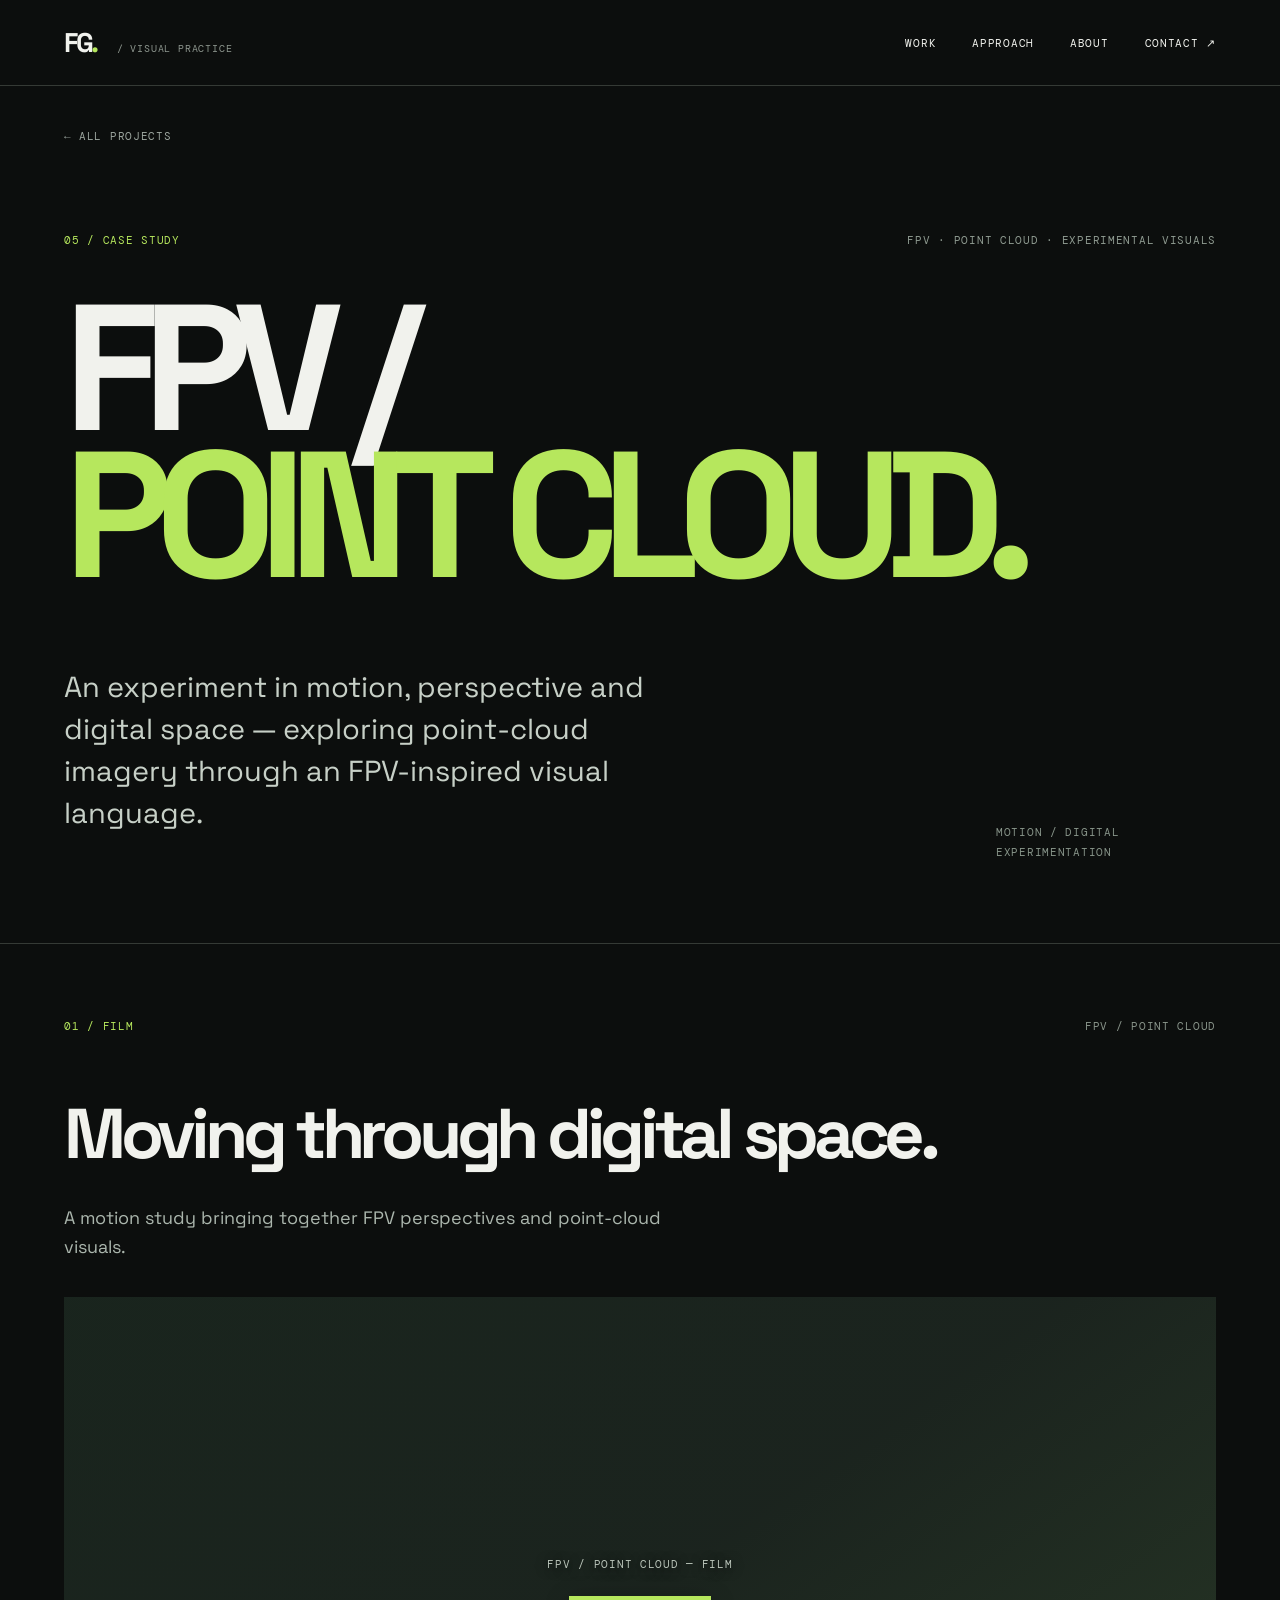
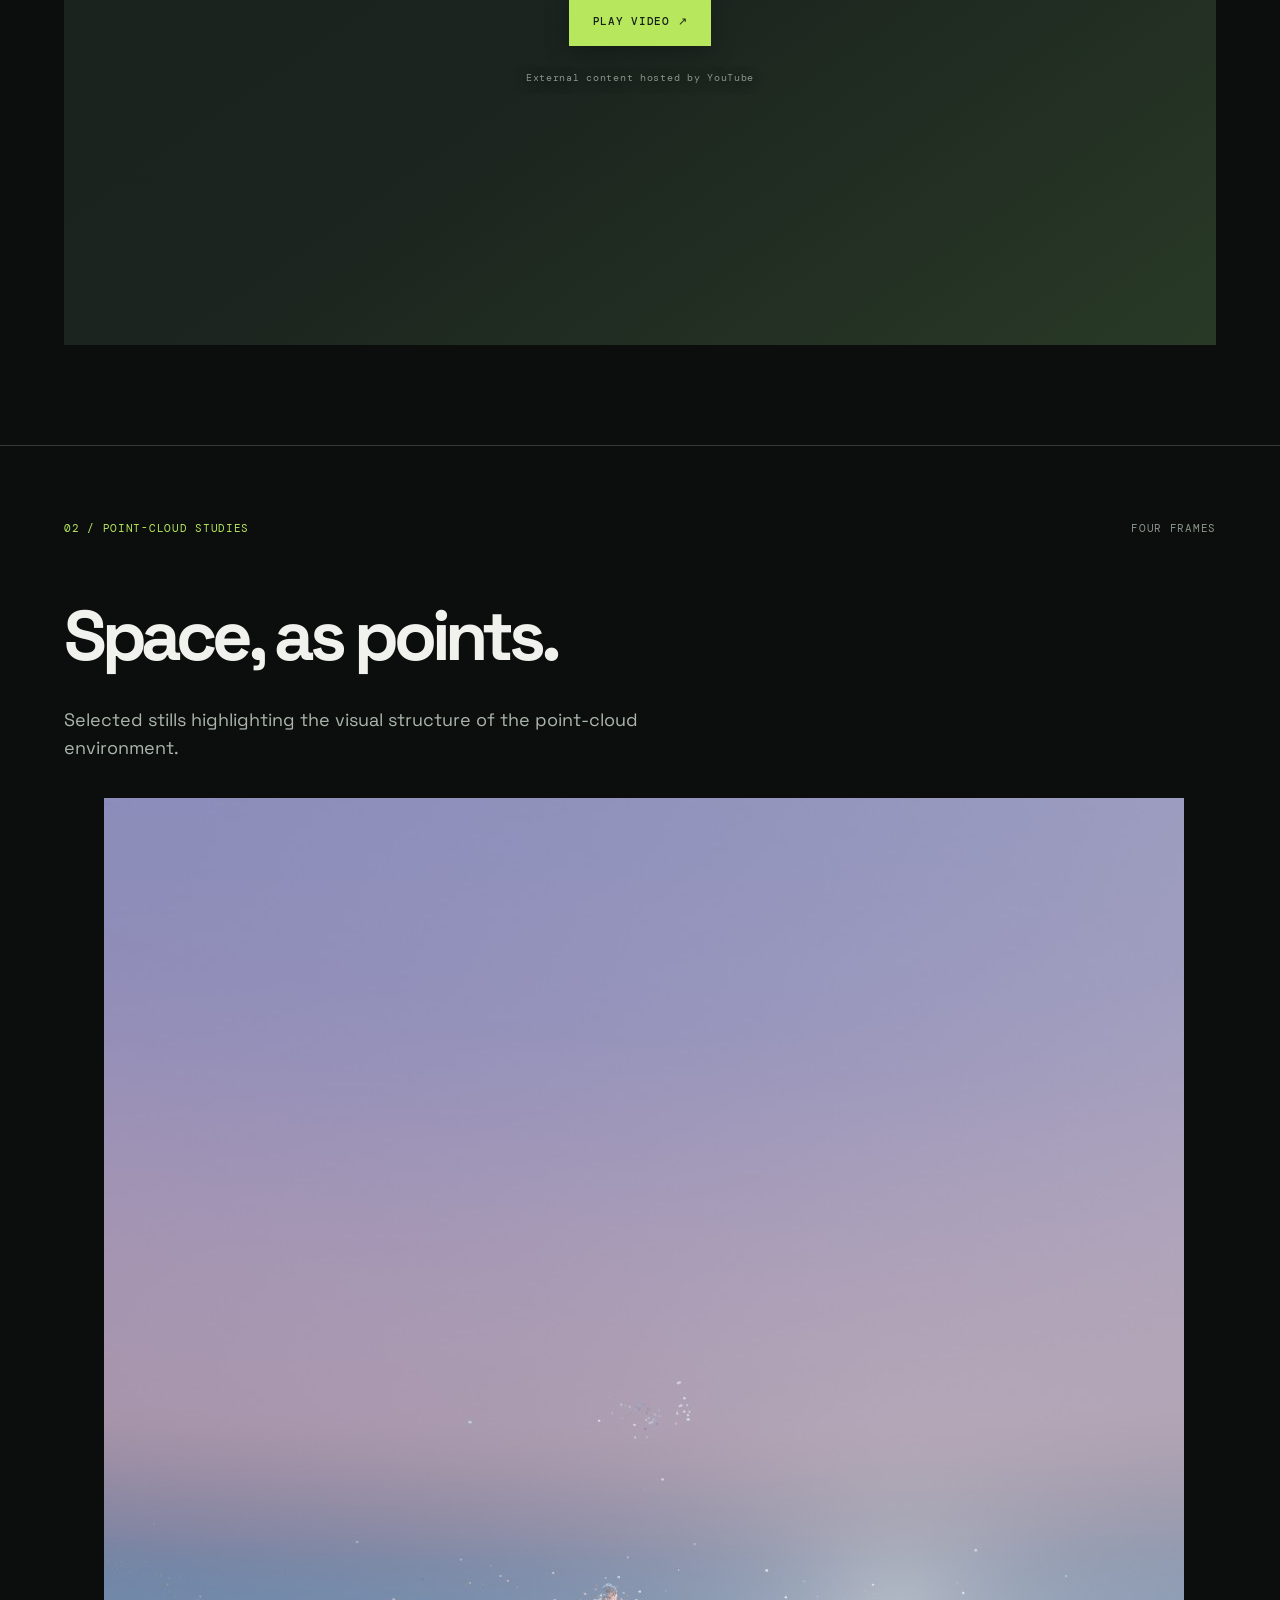
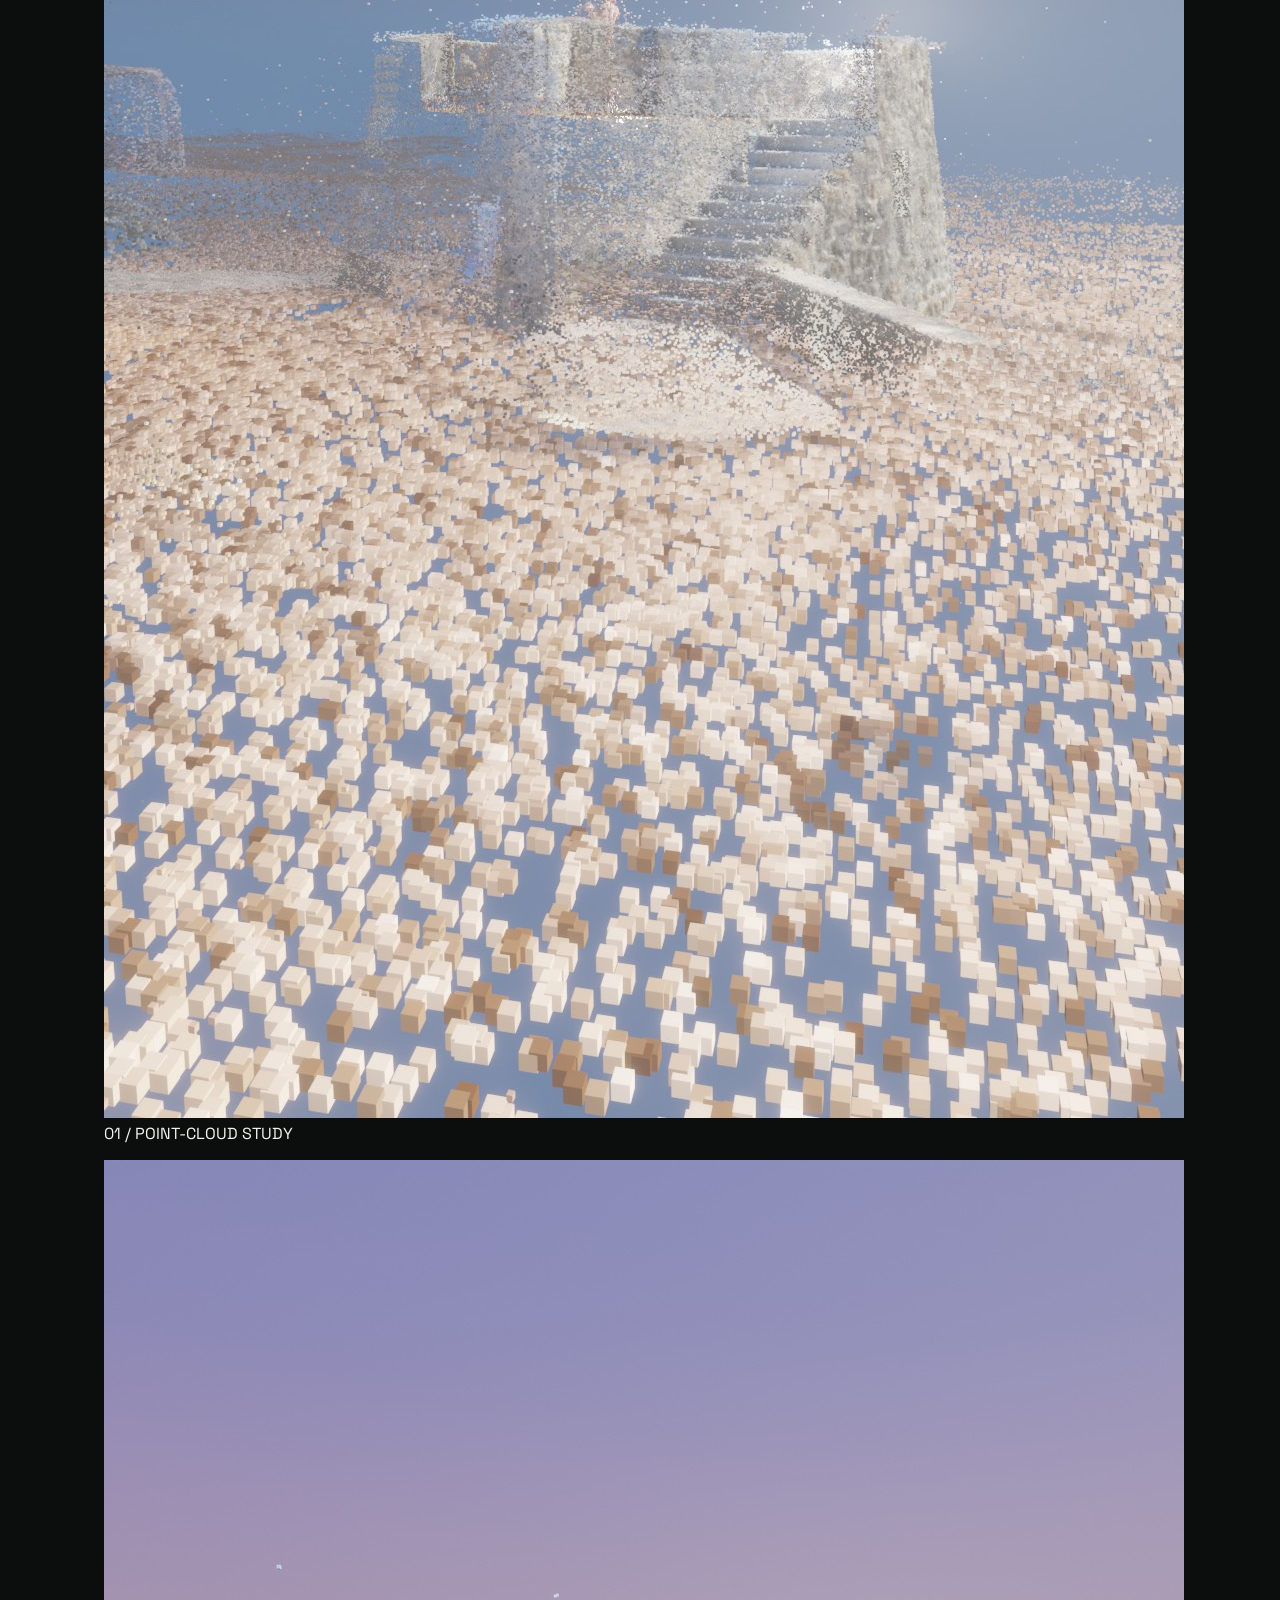
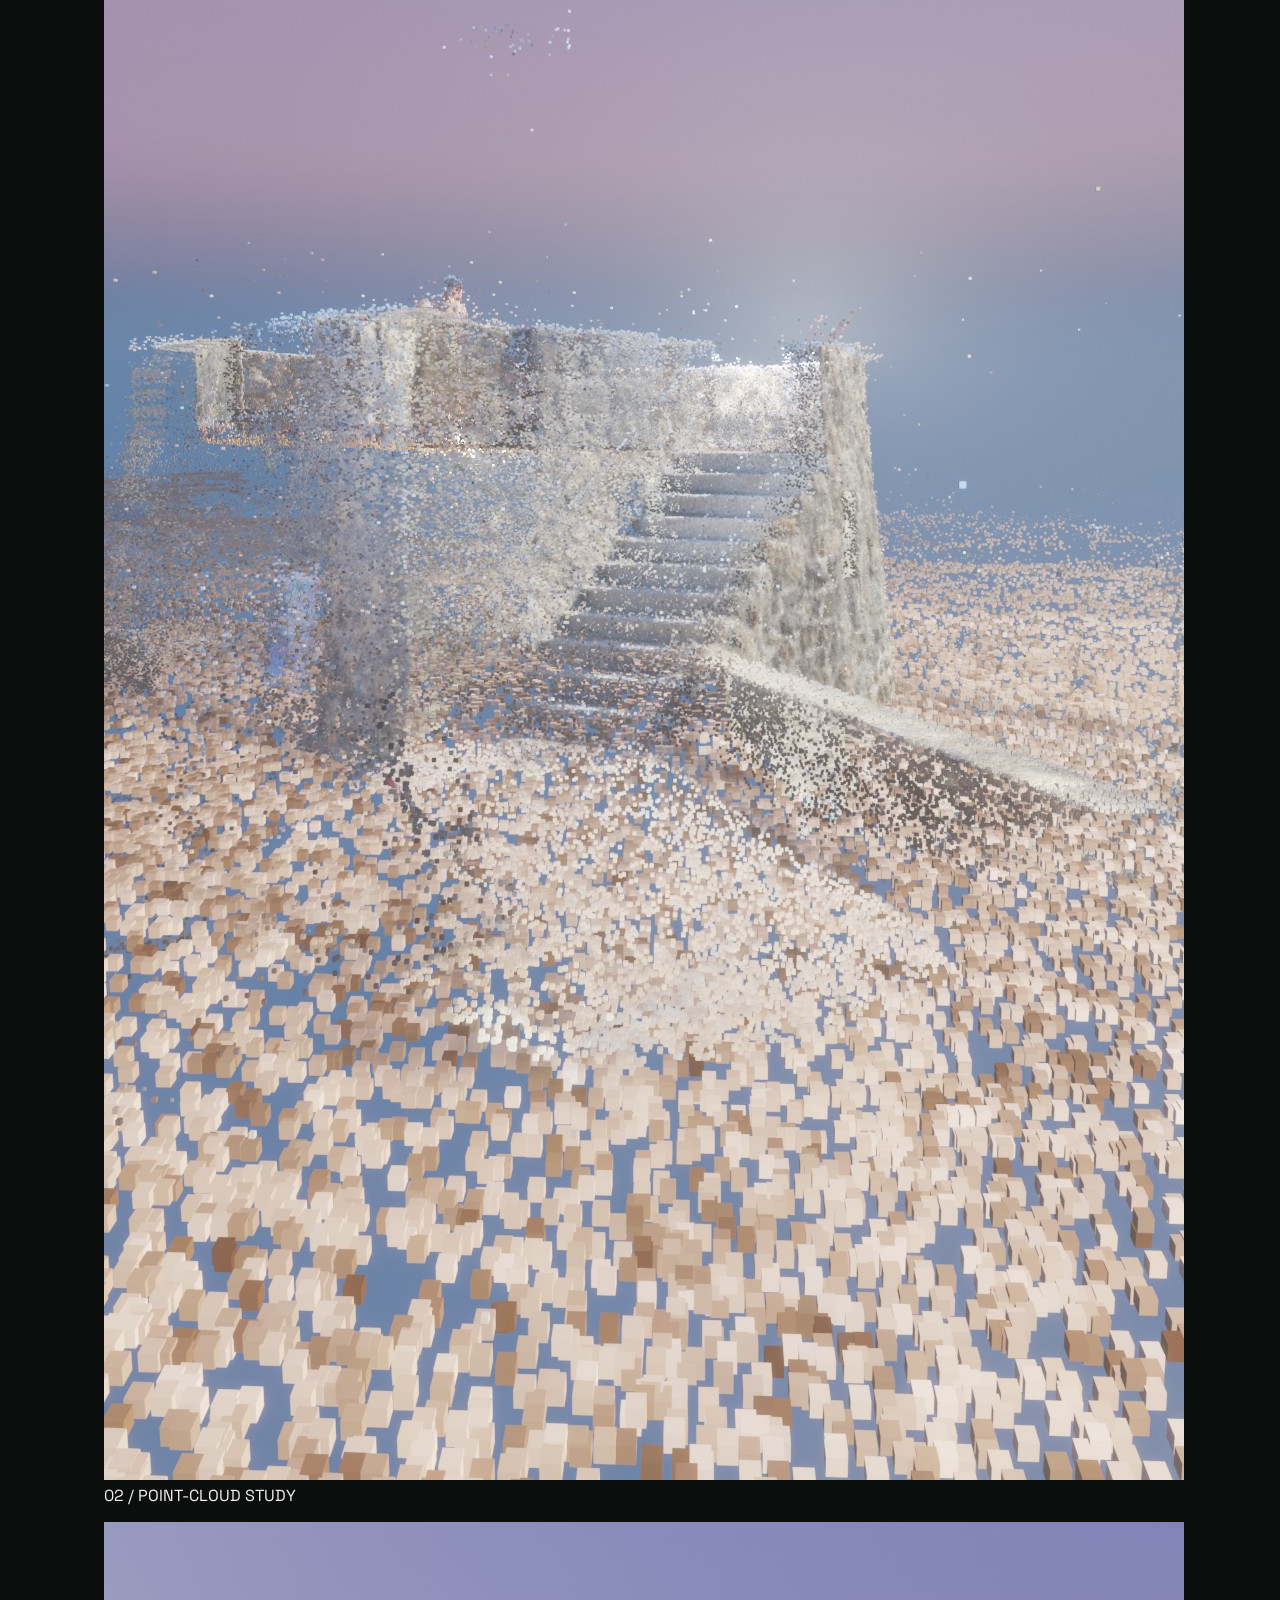
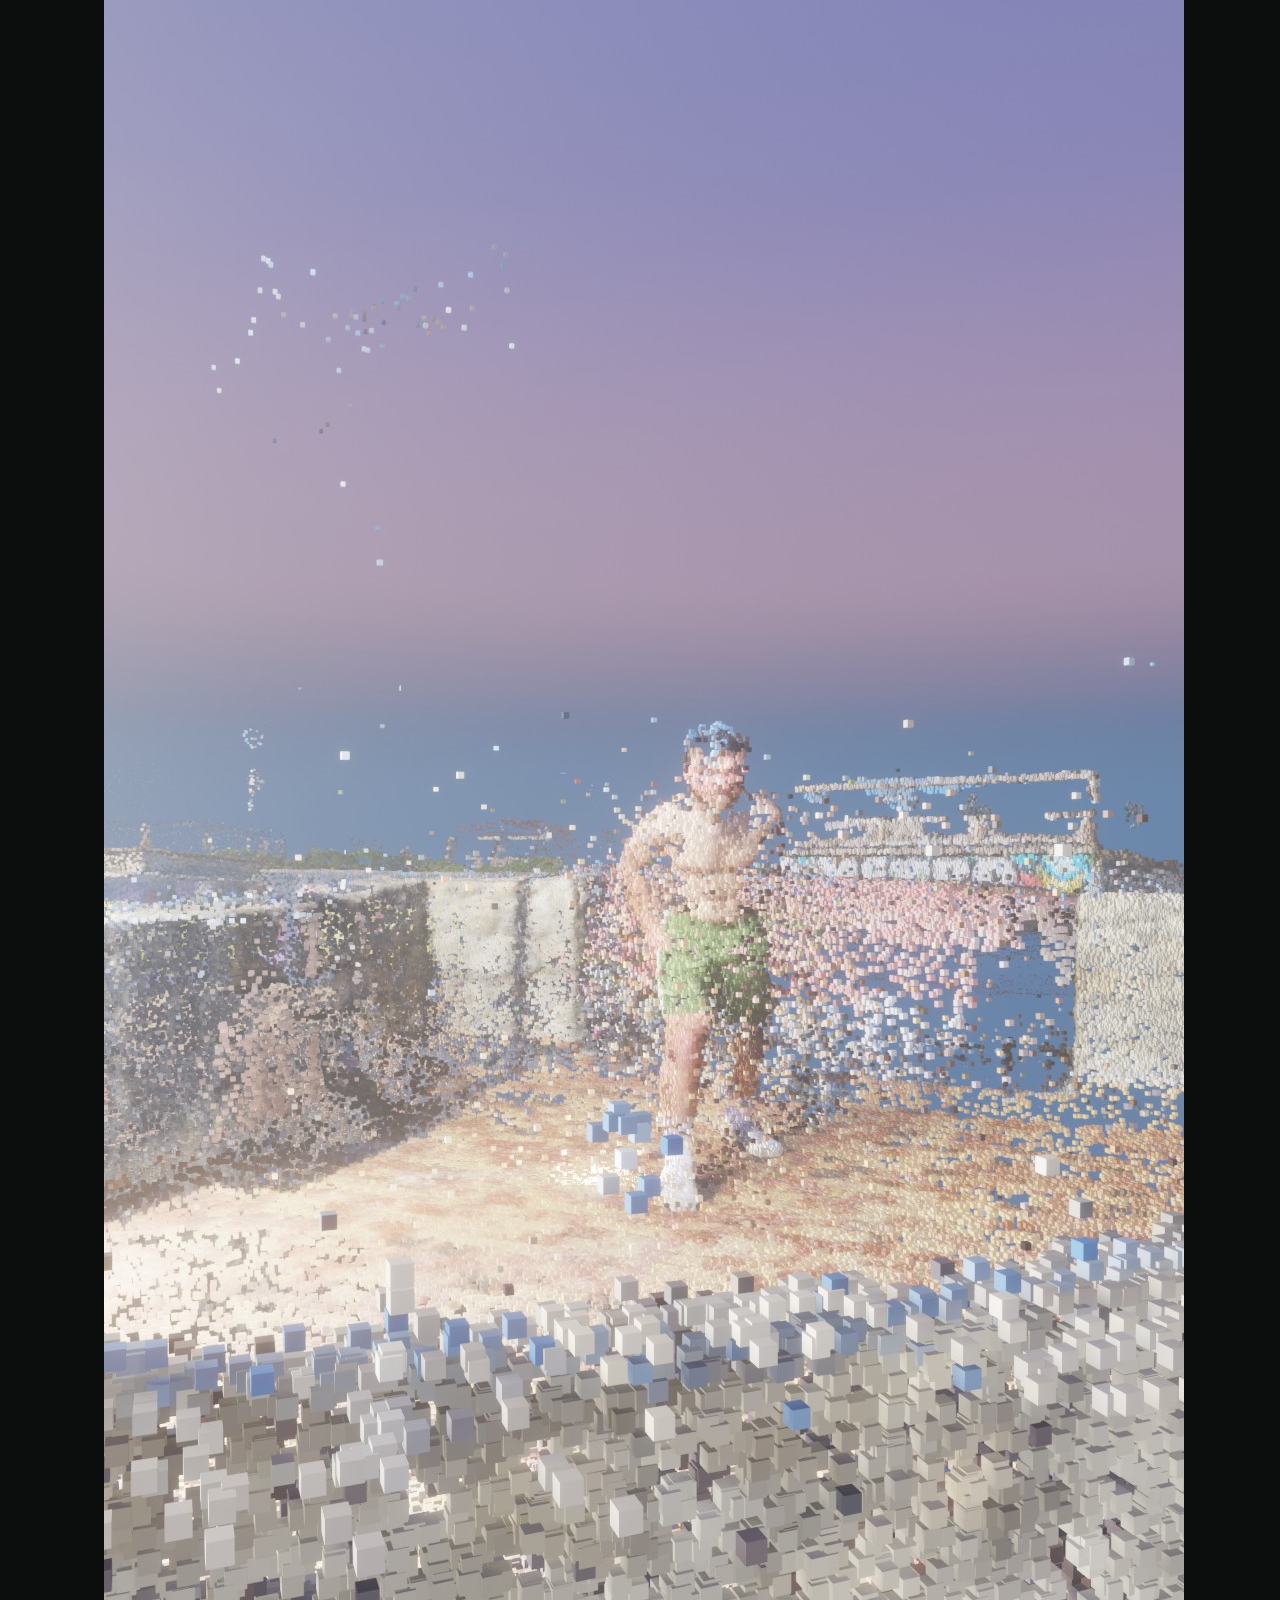
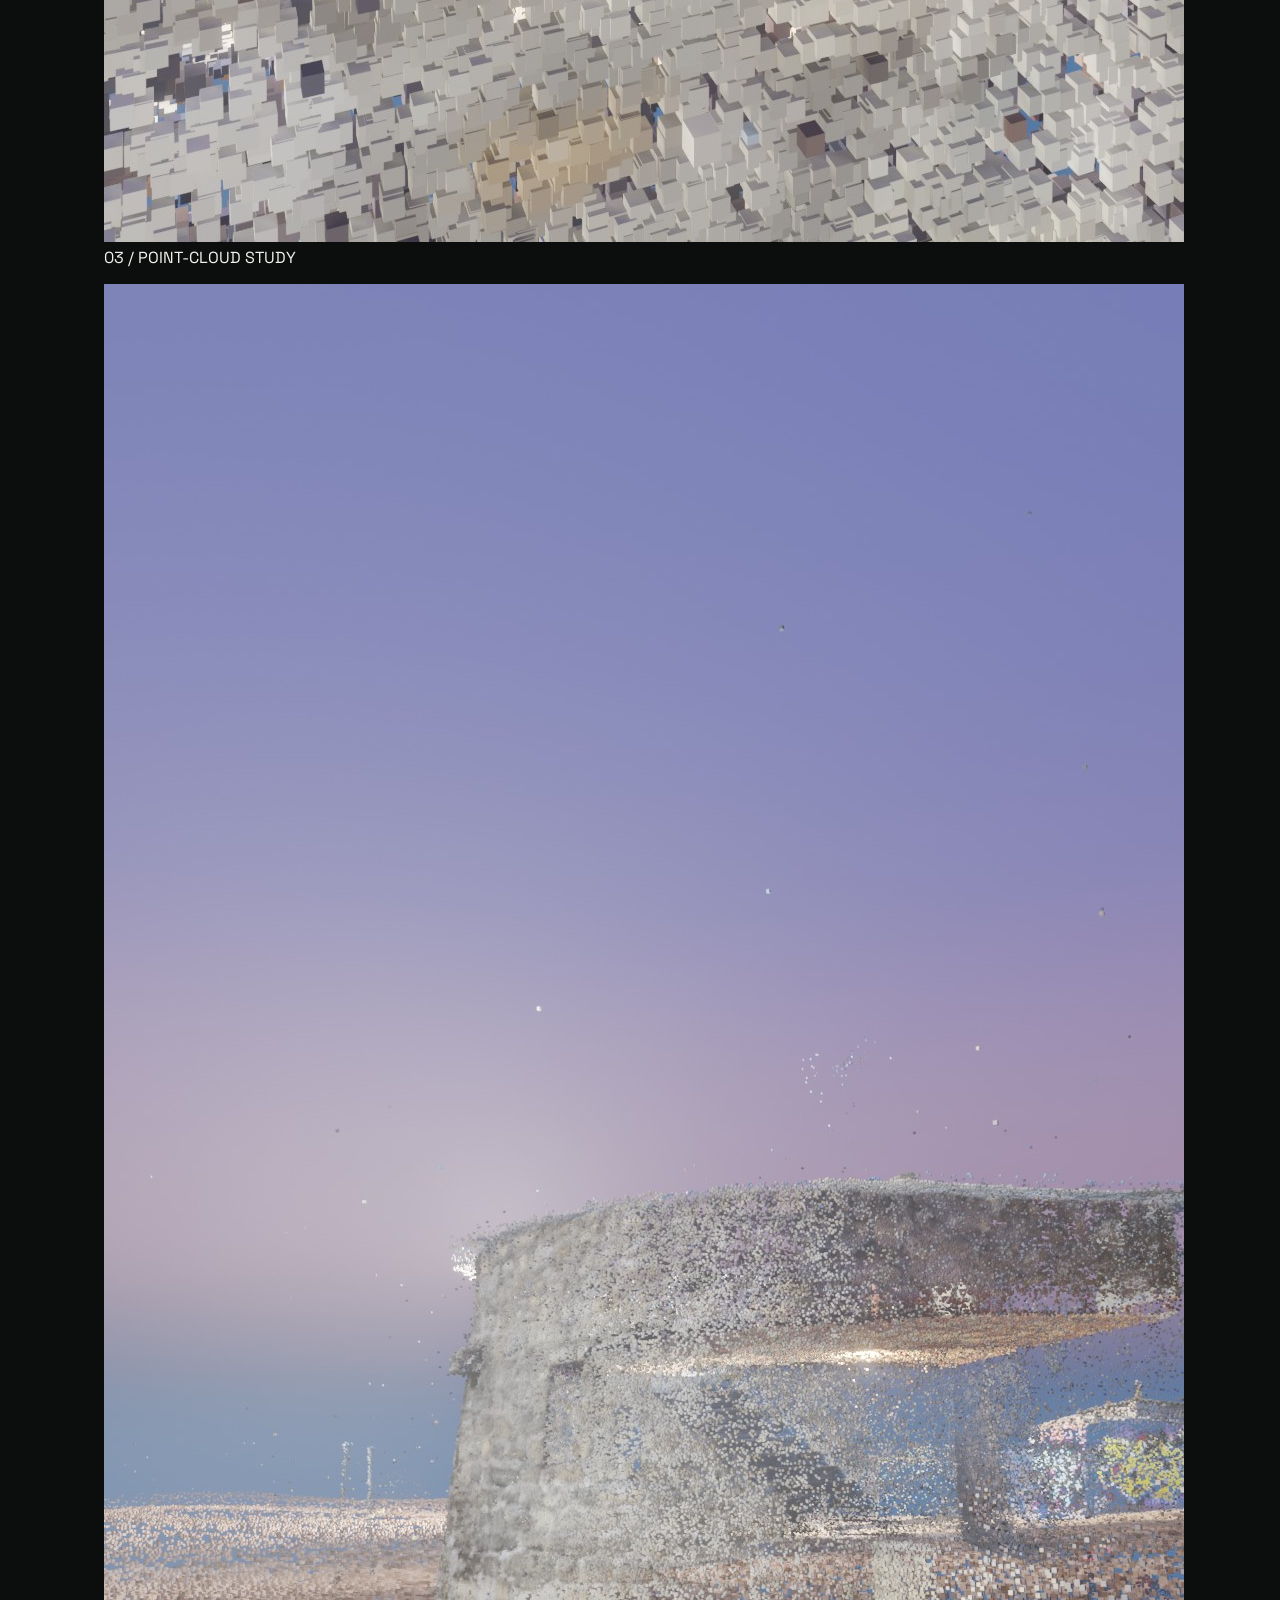
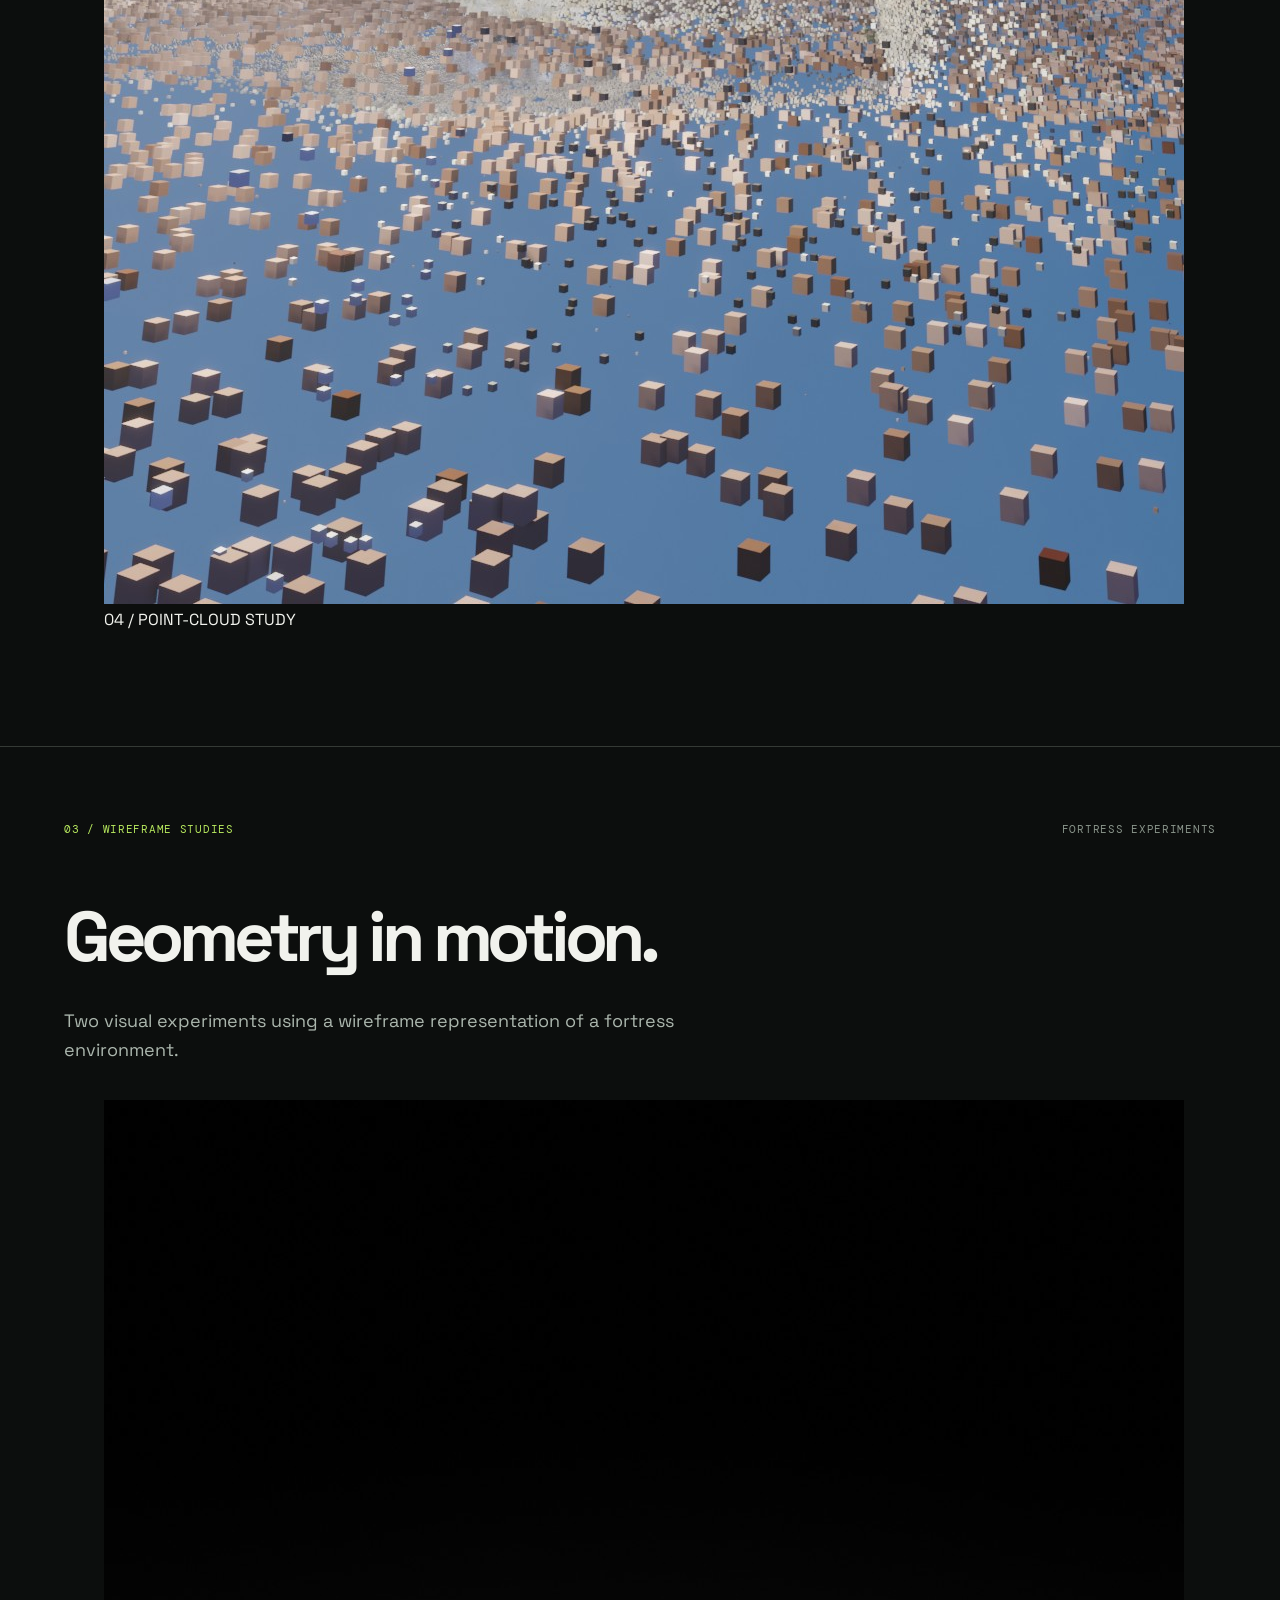
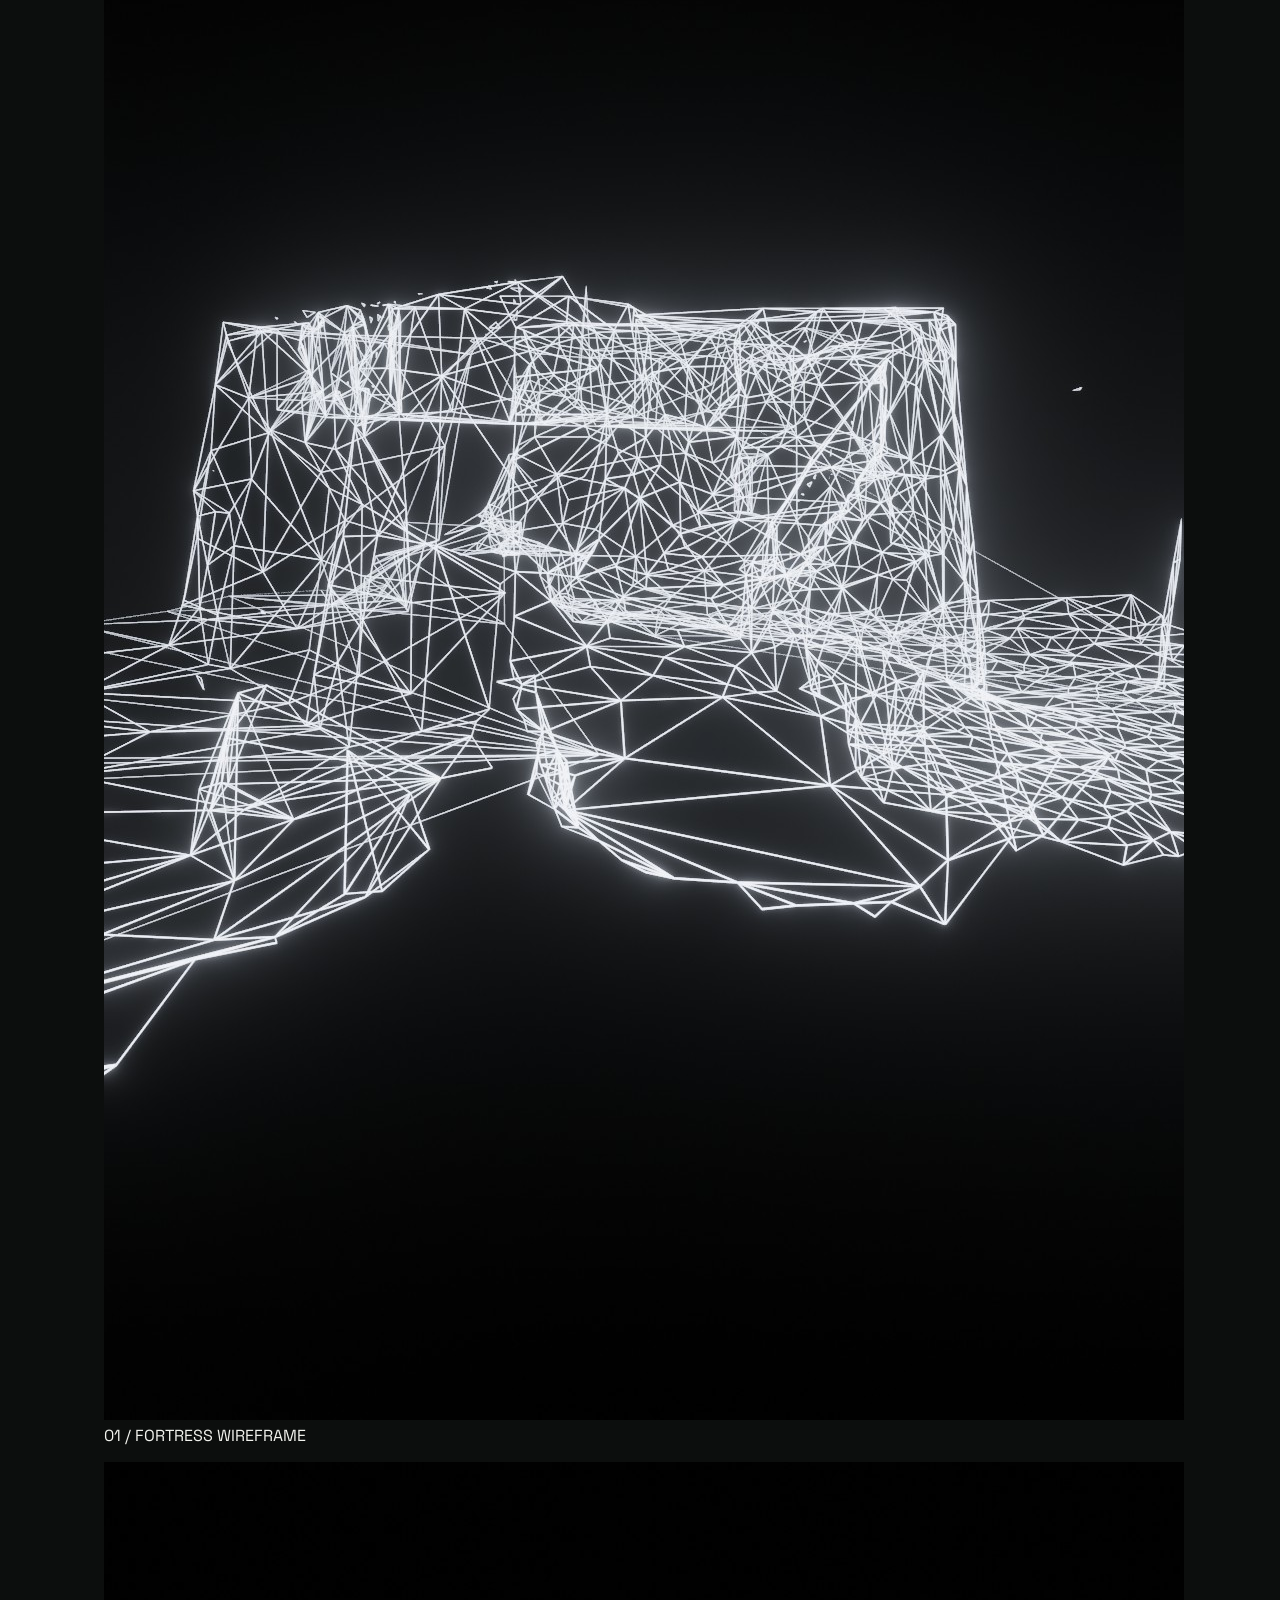
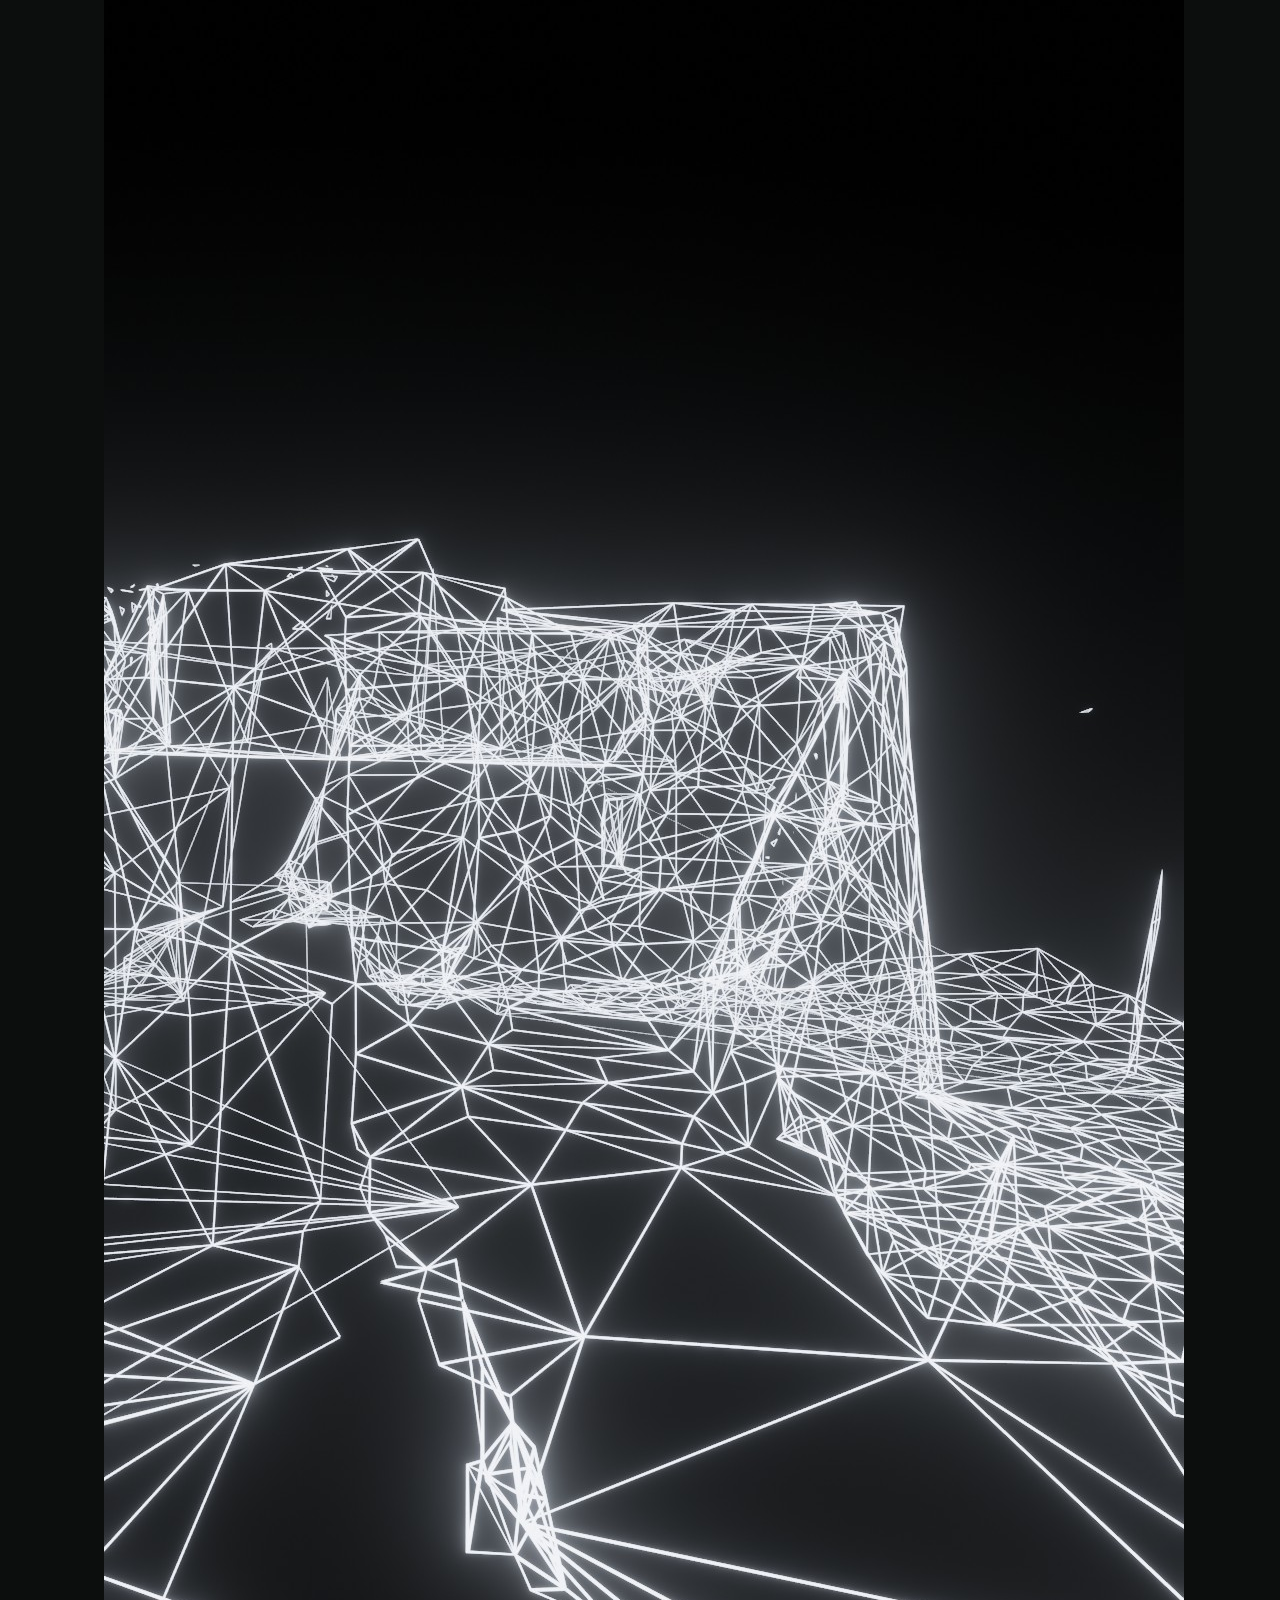
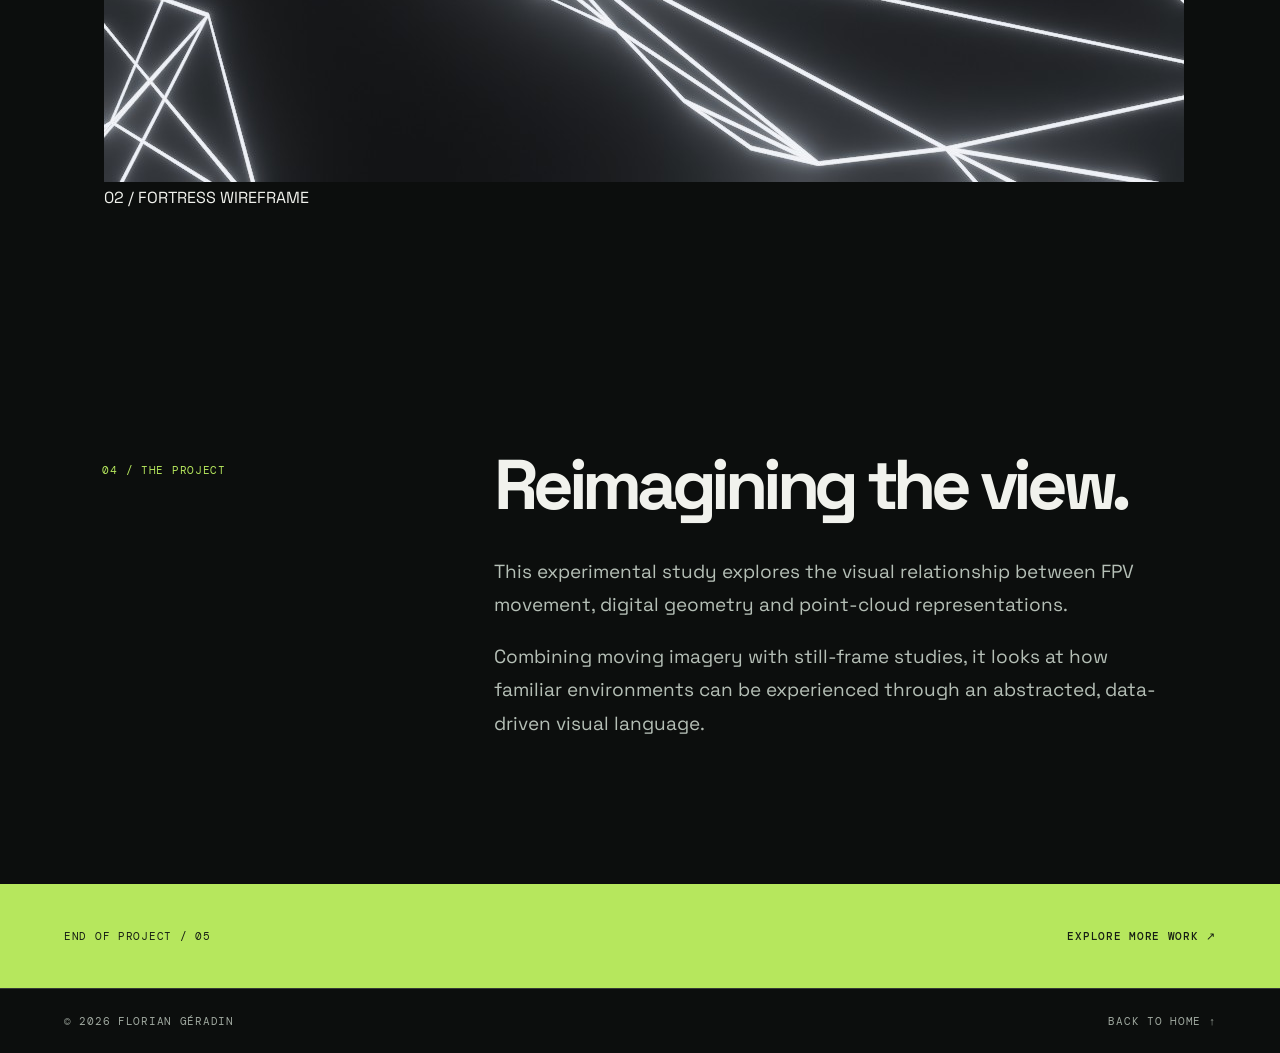
==== projects/fpv-pointcloud.html @ 8965d9f1 "Build FPV Point Cloud film and visual studies case study" ====
<!doctype html><html lang="en"><head><meta charset="utf-8"><meta name="viewport" content="width=device-width,initial-scale=1"><meta name="theme-color" content="#0c0e0d"><meta name="description" content="FPV / Point Cloud — an experimental visual study combining aerial motion and 3D point-cloud imagery by Florian Géradin."><title>FPV / Point Cloud — Florian Géradin</title><link rel="stylesheet" href="../css/style.css"></head><body><header class="site-header"><a class="brand" href="../index.html" aria-label="Back to homepage">FG<span>.</span><small>/ VISUAL PRACTICE</small></a><nav aria-label="Main navigation"><a href="../index.html#work">WORK</a><a href="../index.html#approach">APPROACH</a><a href="../index.html#about">ABOUT</a><a href="mailto:contact@floriangeradin.fr">CONTACT ↗</a></nav><button class="menu-toggle" aria-label="Toggle navigation" aria-expanded="false">MENU +</button></header><main><section class="case-intro"><a class="back-link" href="../index.html#work">← ALL PROJECTS</a><div class="case-overline"><span>05 / CASE STUDY</span><span>FPV · POINT CLOUD · EXPERIMENTAL VISUALS</span></div><h1>FPV /<br><em>POINT CLOUD.</em></h1><div class="case-summary"><p>An experiment in motion, perspective and digital space — exploring point-cloud imagery through an FPV-inspired visual language.</p><span>MOTION / DIGITAL EXPERIMENTATION</span></div></section><section class="case-media"><div class="case-section-title"><span>01 / FILM</span><span>FPV / POINT CLOUD</span></div><h2>Moving through digital space.</h2><p class="case-muted">A motion study bringing together FPV perspectives and point-cloud visuals.</p><div class="embed-shell video-shell"><div class="embed-placeholder embed-preview"><img class="embed-preview-image" src="https://i.ytimg.com/vi/W-QCjf7W8SA/hqdefault.jpg" alt="" aria-hidden="true"><span>FPV / POINT CLOUD — FILM</span><button class="load-embed" type="button" data-embed="youtube" data-src="https://www.youtube-nocookie.com/embed/W-QCjf7W8SA" data-title="FPV / Point Cloud film">PLAY VIDEO ↗</button><small>External content hosted by YouTube</small></div></div></section><section class="case-media"><div class="case-section-title"><span>02 / POINT-CLOUD STUDIES</span><span>FOUR FRAMES</span></div><h2>Space, as points.</h2><p class="case-muted">Selected stills highlighting the visual structure of the point-cloud environment.</p><div class="fpv-study-grid"><figure><img loading="lazy" src="../assets/images/fpv-pointcloud/FPV%20-%20pointcloud%20screenshot%201.jpg" alt="Point-cloud study 1"><figcaption>01 / POINT-CLOUD STUDY</figcaption></figure><figure><img loading="lazy" src="../assets/images/fpv-pointcloud/FPV%20-%20pointcloud%20screenshot%202.jpg" alt="Point-cloud study 2"><figcaption>02 / POINT-CLOUD STUDY</figcaption></figure><figure><img loading="lazy" src="../assets/images/fpv-pointcloud/FPV%20-%20pointcloud%20screenshot%203.jpg" alt="Point-cloud study 3"><figcaption>03 / POINT-CLOUD STUDY</figcaption></figure><figure><img loading="lazy" src="../assets/images/fpv-pointcloud/FPV%20-%20pointcloud%20screenshot%204.jpg" alt="Point-cloud study 4"><figcaption>04 / POINT-CLOUD STUDY</figcaption></figure></div></section><section class="case-media"><div class="case-section-title"><span>03 / WIREFRAME STUDIES</span><span>FORTRESS EXPERIMENTS</span></div><h2>Geometry in motion.</h2><p class="case-muted">Two visual experiments using a wireframe representation of a fortress environment.</p><div class="fpv-study-grid"><figure><img loading="lazy" src="../assets/images/fpv-pointcloud/FPV%20-%20test%20wireframe%20fortress%201.jpg" alt="Fortress wireframe 1"><figcaption>01 / FORTRESS WIREFRAME</figcaption></figure><figure><img loading="lazy" src="../assets/images/fpv-pointcloud/FPV%20-%20test%20wireframe%20fortress%202.jpg" alt="Fortress wireframe 2"><figcaption>02 / FORTRESS WIREFRAME</figcaption></figure></div></section><section class="case-text"><div class="case-label">04 / THE PROJECT</div><div><h2>Reimagining the view.</h2><p>This experimental study explores the visual relationship between FPV movement, digital geometry and point-cloud representations.</p><p>Combining moving imagery with still-frame studies, it looks at how familiar environments can be experienced through an abstracted, data-driven visual language.</p></div></section><section class="case-end"><span>END OF PROJECT / 05</span><a href="../index.html#work">EXPLORE MORE WORK ↗</a></section></main><footer><span>© <span id="year">2026</span> FLORIAN GÉRADIN</span><a href="../index.html">BACK TO HOME ↑</a></footer><script src="../js/main.js"></script><script src="../js/embeds.js"></script></body></html>
---- css/style.css ----
@import url('https://fonts.googleapis.com/css2?family=DM+Mono:wght@400;500&family=Space+Grotesk:wght@400;500;600;700&display=swap');:root{--bg:#0c0e0d;--fg:#f1f2ed;--muted:#9da69f;--acid:#b6e75d;--line:#353a35}*{box-sizing:border-box}html{scroll-behavior:smooth}body{margin:0;background:var(--bg);color:var(--fg);font-family:'Space Grotesk',Arial,sans-serif;-webkit-font-smoothing:antialiased}a{color:inherit;text-decoration:none}button{font:inherit}.site-header{display:flex;justify-content:space-between;align-items:center;padding:25px clamp(22px,5vw,88px);border-bottom:1px solid var(--line)}.brand{font-size:27px;font-weight:700;letter-spacing:-.09em}.brand span{color:var(--acid)}.brand small{margin-left:20px;color:#8e978f;letter-spacing:.08em;font:10px 'DM Mono',monospace}.site-header nav{display:flex;gap:36px}.site-header nav a,.menu-toggle,.eyebrow,.section-heading,.project-index,.tiny,.section-kicker,.skills,footer,.text-link,.contact-link{font-family:'DM Mono',monospace;font-size:11px;letter-spacing:.065em}.site-header nav a:hover,.text-link:hover{color:var(--acid)}.menu-toggle{display:none;background:none;color:var(--fg);border:0;cursor:pointer}.hero{padding:clamp(45px,8vw,120px) clamp(22px,5vw,88px) 70px;min-height:72vh;display:flex;flex-direction:column;justify-content:center}.eyebrow{color:var(--acid);display:flex;align-items:center;gap:12px}.accent-dot{width:7px;height:7px;background:var(--acid);border-radius:50%}.hero-mark{margin-left:auto;font-size:27px}.hero h1{font-size:clamp(70px,12.6vw,205px);line-height:.83;letter-spacing:-.095em;margin:55px 0 45px;font-weight:700}.hero h1 em{color:var(--acid);font-style:normal}.hero-bottom{display:flex;align-items:end;justify-content:space-between;gap:25px}.hero-bottom p{max-width:410px;font-size:clamp(16px,1.8vw,22px);line-height:1.5;color:#b8c0b9;margin:0}.text-link{white-space:nowrap;border-bottom:1px solid #68716a;padding-bottom:12px}.text-link span{margin-left:22px;color:var(--acid)}.work{padding:0 clamp(14px,3vw,50px) 110px}.section-heading{display:flex;justify-content:space-between;gap:15px;padding:18px 8px;color:var(--acid);border-top:1px solid var(--line)}.section-heading span:last-child{color:#879087}.project{margin:0 0 80px}.project-image{display:block;overflow:hidden;background:#1c211e}.project-image img{width:100%;display:block;object-fit:cover;aspect-ratio:16/9;transition:transform .8s cubic-bezier(.2,.8,.2,1)}.project-image:hover img{transform:scale(1.035)}.project-caption{display:flex;justify-content:space-between;gap:30px;padding:23px 12px}.project-caption>div{flex:1}.project-index{color:var(--acid)}.project-caption h2{font-size:clamp(30px,4vw,65px);letter-spacing:-.065em;line-height:1.05;margin:12px 0 0}.project-caption p{color:#aeb7af;font-size:15px;line-height:1.6;max-width:340px;margin:25px 0 0}.arrow{color:var(--acid);font-size:.55em;vertical-align:top;margin-left:15px}.project-grid{display:grid;grid-template-columns:1.15fr .85fr;gap:clamp(16px,3vw,50px)}.project-grid .project:nth-child(2){margin-top:100px}.project-grid .project-image img{aspect-ratio:4/3}.project-grid .project-caption{display:block}.project-grid .project-caption h2{font-size:clamp(28px,3vw,45px)}.project-grid .project-caption p{margin-top:12px}.project-wide{max-width:1100px;margin:30px auto 100px}.approach{background:var(--acid);color:#172014;padding:0 clamp(22px,5vw,88px) 110px}.section-heading.dark{border-color:#6f9140;color:#26341b}.section-heading.dark span:last-child{color:#425a2b}.approach-inner{padding-top:85px}.tiny{color:#3e5728}.approach h2{font-size:clamp(48px,8vw,115px);line-height:.99;letter-spacing:-.085em;margin:32px 0 40px}.approach h2 span{color:#648f2a}.approach p{font-size:clamp(17px,2vw,25px);max-width:730px;line-height:1.5}.about{padding:120px clamp(22px,5vw,88px);display:grid;grid-template-columns:1fr 1fr;gap:70px}.section-kicker{color:var(--acid)}.about h2{font-size:clamp(40px,5vw,78px);line-height:1.06;letter-spacing:-.07em}.about p{font-size:19px;line-height:1.7;color:#bbc3bc}.about .skills{font-size:11px;line-height:2.2;color:var(--acid);margin-top:35px}.contact-link{display:inline-block;margin-top:30px;border-bottom:1px solid var(--acid);padding-bottom:12px;font-size:16px}footer{display:flex;justify-content:space-between;gap:20px;padding:25px clamp(22px,5vw,88px);border-top:1px solid var(--line);color:#9fa89f}footer a:hover{color:var(--acid)}@media(max-width:760px){.site-header{padding:20px}.site-header nav{display:none;position:absolute;top:70px;left:0;right:0;z-index:5;background:#151916;padding:30px;flex-direction:column}.site-header nav.open{display:flex}.menu-toggle{display:block}.hero{min-height:66vh;padding:55px 22px}.hero h1{font-size:clamp(61px,14vw,115px);margin:65px 0 40px}.hero-bottom{align-items:start;flex-direction:column}.project-caption{display:block}.project-caption p{margin-top:15px}.project-grid{grid-template-columns:1fr;gap:0}.project-grid .project:nth-child(2){margin-top:0}.project{margin-bottom:50px}.project-wide{margin:0 auto 50px}.about{grid-template-columns:1fr;padding:75px 24px;gap:5px}.approach{padding-bottom:70px}.approach-inner{padding-top:50px}.section-heading{font-size:9px}.project-caption h2{font-size:36px}}@media(prefers-reduced-motion:reduce){html{scroll-behavior:auto}.project-image img{transition:none}}
/* Case studies */.case-intro{padding:38px clamp(22px,5vw,88px) 80px}.back-link,.case-overline,.case-summary>span,.case-hero figcaption,.case-label,.case-section-title,.case-external,.case-end,.process-number,.embed-placeholder,.load-embed{font:11px 'DM Mono',monospace;letter-spacing:.065em}.back-link{color:var(--muted);display:inline-block;margin-bottom:90px}.back-link:hover{color:var(--acid)}.case-overline{display:flex;justify-content:space-between;gap:25px;color:var(--acid)}.case-overline span:last-child{color:#8f9b91}.case-intro h1{font-size:clamp(75px,14vw,215px);letter-spacing:-.095em;line-height:.82;margin:48px 0}.case-intro h1 em{font-style:normal;color:var(--acid)}.case-summary{display:flex;justify-content:space-between;gap:40px;align-items:end}.case-summary p{max-width:630px;font-size:clamp(18px,2.3vw,29px);line-height:1.45;color:#c7d0c7}.case-summary>span{max-width:220px;color:#879489;line-height:1.8}.case-hero{margin:0;padding:0 clamp(14px,3vw,50px)}.case-hero img{display:block;width:100%;aspect-ratio:16/9;object-fit:cover;background:#1b211c}.case-hero figcaption{color:var(--acid);padding:15px 0}.case-text{display:grid;grid-template-columns:1fr 2fr;gap:50px;padding:125px clamp(22px,8vw,130px)}.case-label{color:var(--acid);padding-top:14px}.case-text h2,.case-media h2{font-size:clamp(39px,5.5vw,85px);letter-spacing:-.075em;line-height:1.05;margin:0 0 32px}.case-text p{font-size:19px;line-height:1.75;color:#b5bfb6;max-width:760px}.case-media,.case-process{padding:75px clamp(22px,5vw,88px) 100px;border-top:1px solid var(--line)}.case-section-title{display:flex;justify-content:space-between;gap:20px;color:var(--acid);margin-bottom:65px}.case-section-title span:last-child{color:#89948a}.case-muted{font-size:18px;line-height:1.6;color:#abb6ad;max-width:660px;margin:0 0 35px}.embed-shell{width:100%;aspect-ratio:16/9;background:#1c221e;position:relative;overflow:hidden}.embed-shell iframe{width:100%;height:100%;border:0;display:block}.embed-placeholder{width:100%;height:100%;display:flex;align-items:center;justify-content:center;flex-direction:column;gap:25px;text-align:center;padding:20px;color:#b8c3b8;background:radial-gradient(circle at center,#283429,#141a16)}.embed-placeholder small{font-size:10px;color:#88978b}.load-embed{border:1px solid var(--acid);background:var(--acid);color:#162014;padding:17px 23px;cursor:pointer;font-weight:500}.load-embed:hover{background:#d0ff83}.case-external{display:inline-block;margin-top:18px;color:var(--acid)}.process-grid{display:grid;grid-template-columns:repeat(4,1fr);gap:25px}.process-grid>div{border-top:1px solid #586158;padding-top:20px}.process-number{color:var(--acid)}.process-grid h3{font-size:clamp(24px,2.5vw,40px);letter-spacing:-.055em}.process-grid p,.video-grid p{color:#aeb9af;line-height:1.7}.video-grid{display:grid;grid-template-columns:1fr 1fr;gap:28px}.video-grid h3{font-size:23px;margin-bottom:8px}.case-end{display:flex;justify-content:space-between;gap:20px;background:var(--acid);color:#172014;padding:45px clamp(22px,5vw,88px)}.case-end a{font-weight:500}@media(max-width:760px){.case-intro{padding-bottom:50px}.back-link{margin-bottom:65px}.case-overline{display:block;line-height:2}.case-intro h1{font-size:clamp(66px,15vw,110px)}.case-summary{display:block}.case-summary>span{display:block;margin-top:25px}.case-text{grid-template-columns:1fr;padding:75px 24px;gap:10px}.case-text p{font-size:17px}.case-media,.case-process{padding:65px 22px}.case-section-title{margin-bottom:40px}.process-grid,.video-grid{grid-template-columns:1fr}.process-grid{gap:15px}.case-end{flex-direction:column}.embed-placeholder{gap:14px}.load-embed{padding:14px}}

/* Portrait player for Red Monkey point cloud animation */
.video-shell-portrait{aspect-ratio:9/16;width:min(100%,340px);margin-inline:auto}.video-shell-portrait .embed-placeholder{gap:18px}.video-shell-portrait .embed-placeholder>span{line-height:1.6}@media(max-width:760px){.video-shell-portrait{width:min(100%,380px)}}

/* Media previews: readable imagery behind the existing green/grey tint */
.embed-preview{isolation:isolate;position:relative;background:#1b241e;overflow:hidden}.embed-preview-image{position:absolute;inset:-3%;width:106%;height:106%;object-fit:cover;filter:blur(7px) grayscale(25%) brightness(.64) saturate(.8);transform:scale(1.02);z-index:-2;pointer-events:none;transition:filter .35s ease,transform .5s ease}.embed-preview::before{content:"";position:absolute;inset:0;background:linear-gradient(145deg,rgba(24,37,29,.55),rgba(26,34,30,.24) 48%,rgba(56,81,48,.48));z-index:-1;pointer-events:none}.embed-preview>span,.embed-preview>small{position:relative;text-shadow:0 2px 12px rgba(0,0,0,.85)}.embed-preview .load-embed{position:relative;box-shadow:0 5px 25px rgba(0,0,0,.28)}.embed-preview:hover .embed-preview-image{filter:blur(4px) grayscale(15%) brightness(.77) saturate(.95);transform:scale(1.05)}.video-shell-portrait .embed-preview-image{object-position:center center}@media(prefers-reduced-motion:reduce){.embed-preview-image{transition:none}}

/* Marta Anglada case study */
.marta-gallery figure{margin:0}.marta-gallery img{display:block;width:100%;object-fit:cover;background:#202720}.marta-gallery-feature img{aspect-ratio:16/9}.marta-gallery-grid{display:grid;grid-template-columns:repeat(2,minmax(0,1fr));gap:24px;margin-top:24px}.marta-gallery-grid img{aspect-ratio:4/3}.marta-gallery figcaption{font:10px 'DM Mono',monospace;color:var(--acid);letter-spacing:.07em;padding:12px 0 0}.ceramic-picker{display:flex;gap:10px;flex-wrap:wrap;margin-bottom:28px}.ceramic-choice{width:56px;height:54px;border:1px solid #5a675a;color:var(--fg);background:transparent;font:13px 'DM Mono',monospace;cursor:pointer}.ceramic-choice.active,.ceramic-choice:hover{background:var(--acid);color:#172014;border-color:var(--acid)}.ceramic-stage{max-width:1050px}.ceramic-meta{display:flex;justify-content:space-between;align-items:center;gap:20px}.ceramic-meta h3{font-size:clamp(23px,3vw,36px);letter-spacing:-.04em}.ceramic-meta .case-external{margin:0}@media(max-width:760px){.marta-gallery-grid{gap:14px;margin-top:14px}.ceramic-choice{width:43px;height:45px}.ceramic-meta{align-items:start;flex-direction:column;gap:0}}

/* Statue Studies */
.statue-film{display:flex;justify-content:center}.statue-film>.embed-shell{width:min(100%,370px)}.statue-model-grid{display:grid;grid-template-columns:repeat(2,minmax(0,1fr));gap:28px}.statue-model-meta{display:flex;justify-content:space-between;gap:14px;align-items:center;flex-wrap:wrap}.statue-model-meta h3{font-size:clamp(21px,2.5vw,32px);letter-spacing:-.04em}.statue-model-meta .case-external{margin:0}.statue-studies figure{margin:0}.statue-studies img{display:block;width:100%;object-fit:cover;background:#1c221e}.statue-study-wide img{aspect-ratio:16/9}.statue-study-grid{display:grid;grid-template-columns:repeat(2,minmax(0,1fr));gap:24px;margin-top:24px}.statue-study-grid img{aspect-ratio:4/3}.statue-studies figcaption{font:10px 'DM Mono',monospace;letter-spacing:.07em;color:var(--acid);padding:12px 0}@media(max-width:760px){.statue-model-grid{grid-template-columns:1fr;gap:45px}.statue-study-grid{gap:12px;margin-top:12px}}

/* Show the complete studio setup photo without cropping */
.statue-study-grid .statue-studio-full img{aspect-ratio:auto;object-fit:contain;height:auto}

/* Keep the studio photograph fully visible, but within the same visual tile as the other studies. */
.statue-study-grid .statue-studio-full{display:flex;flex-direction:column}.statue-study-grid .statue-studio-full img{width:100%;height:auto;aspect-ratio:4/3;object-fit:contain;background:#1c221e}

/* Natural studio photo proportions; restrained height, no 4:3 frame or crop. */
.statue-study-grid .statue-studio-full img{aspect-ratio:auto;object-fit:contain;width:auto;max-width:100%;max-height:340px;height:auto;margin-inline:auto}

/* Stretch the final studio render to the image height established by its grid row. */
.statue-study-grid figure:last-child{display:flex;flex-direction:column;min-height:0}
.statue-study-grid figure:last-child img{flex:1 1 0;min-height:0;width:100%;height:0;aspect-ratio:auto;object-fit:cover}

/* Etex Promat technical visualization gallery */
.etex-gallery figure{margin:0;min-width:0}.etex-gallery img{display:block;width:100%;height:auto;background:#1c221e}.etex-gallery figcaption{font:10px 'DM Mono',monospace;letter-spacing:.07em;color:var(--acid);padding:12px 0 0}.etex-overview{margin-bottom:28px!important}.etex-details{display:grid;grid-template-columns:repeat(3,minmax(0,1fr));gap:20px}.etex-details img{aspect-ratio:4/3;object-fit:contain;background:#161a18}@media(max-width:760px){.etex-overview{margin-bottom:18px!important}.etex-details{grid-template-columns:1fr;gap:24px}.etex-details img{aspect-ratio:auto}}
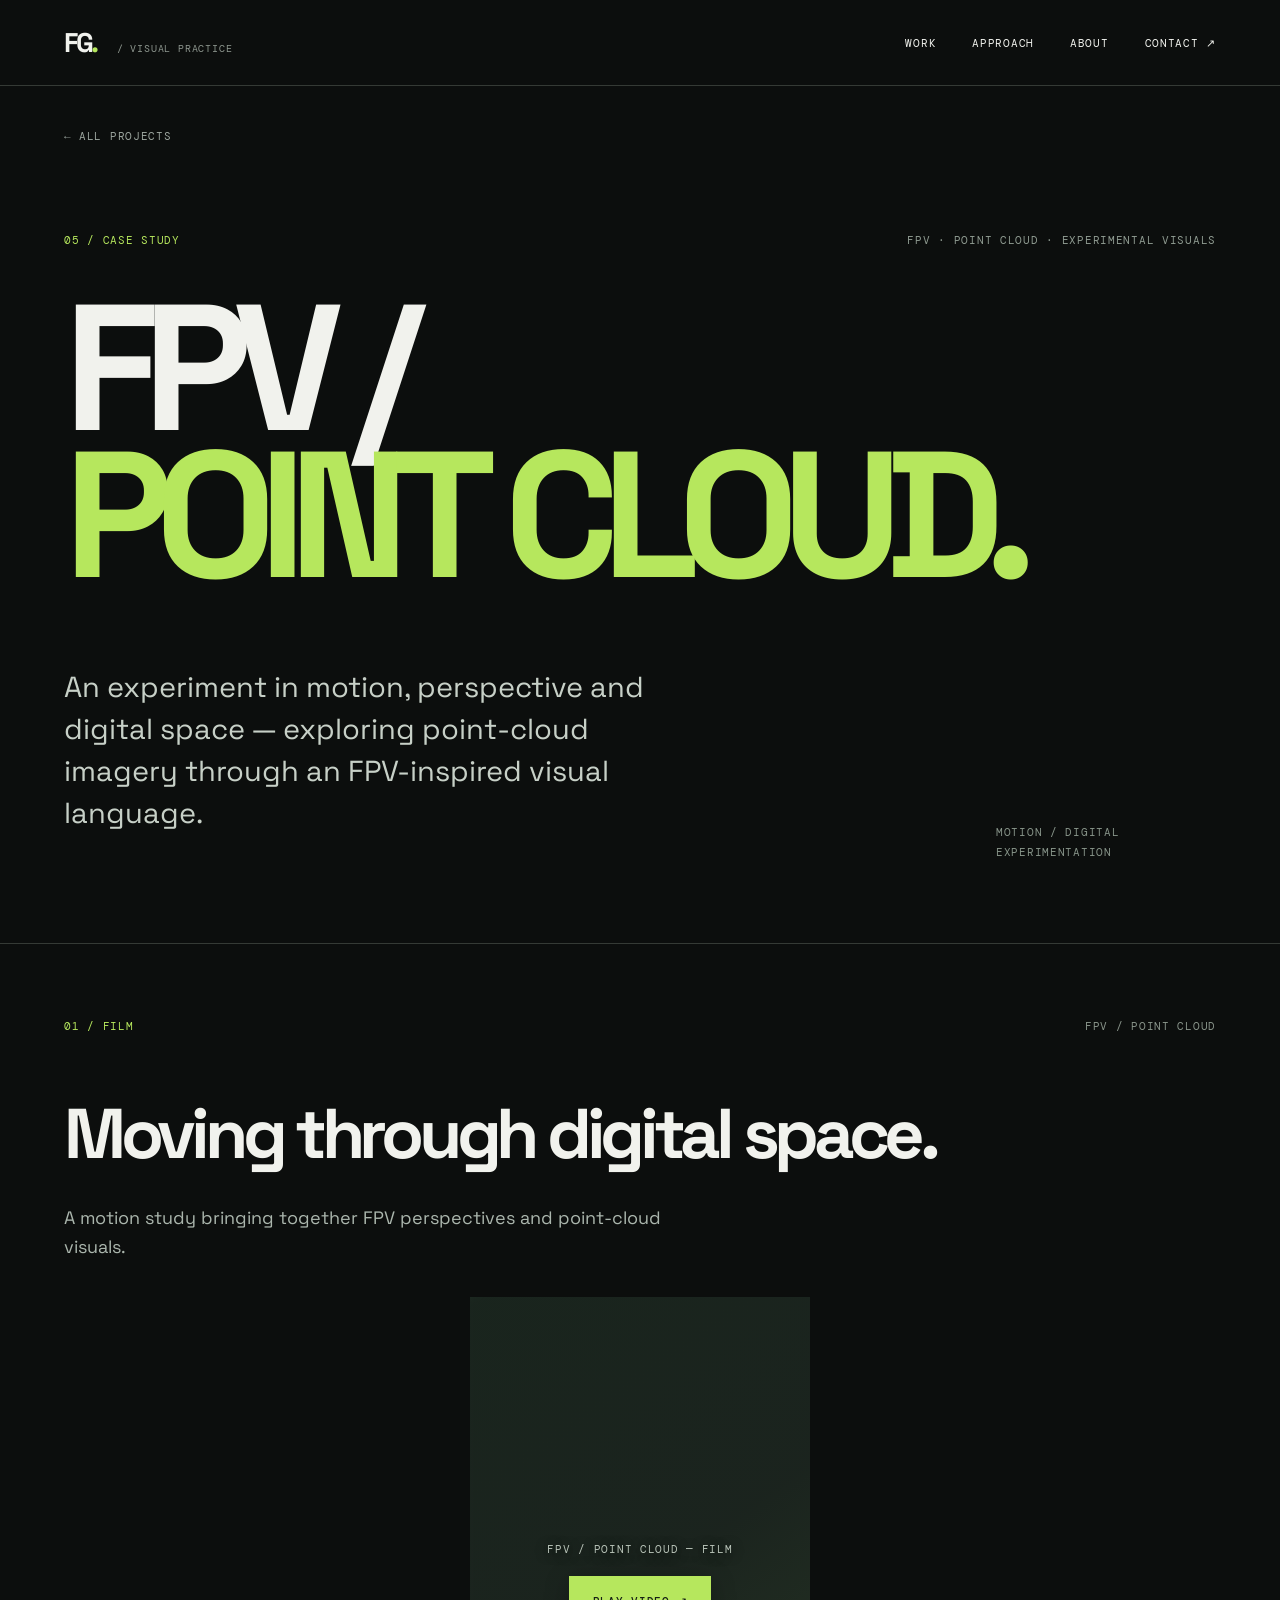
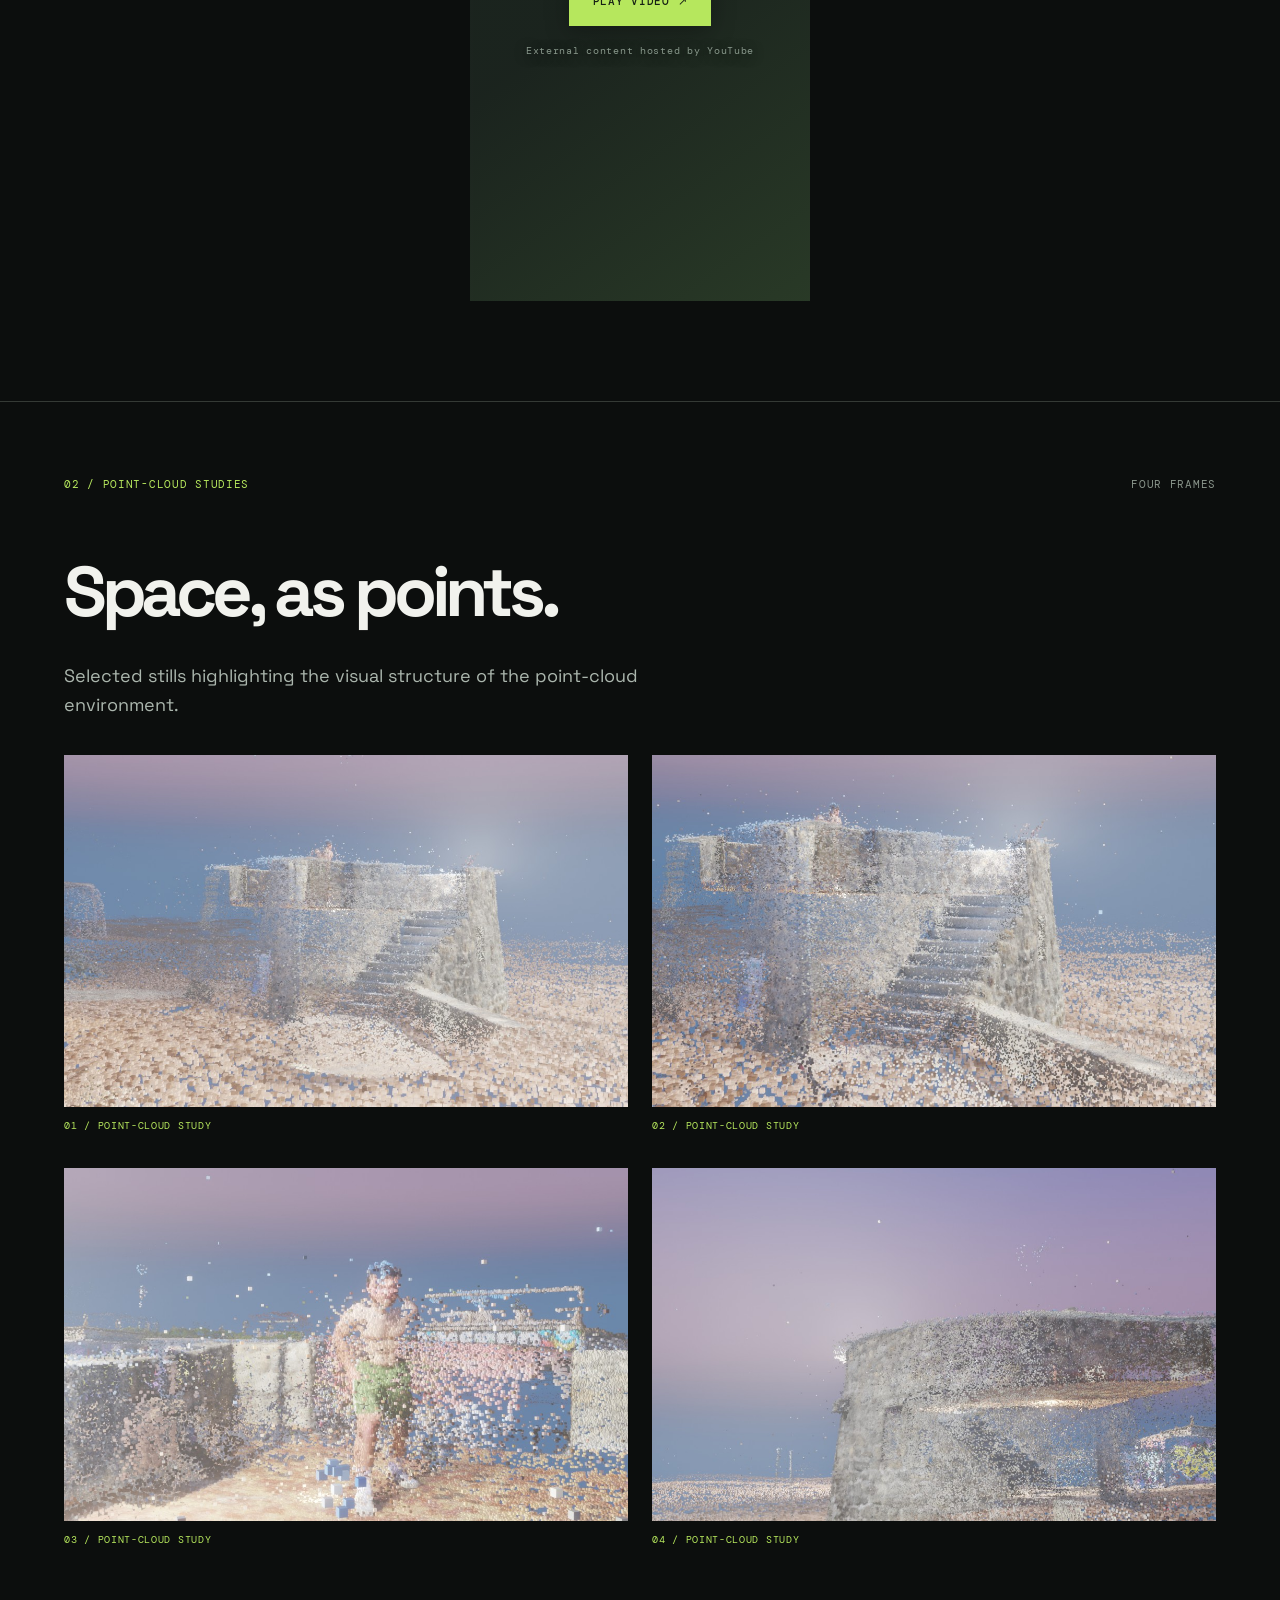
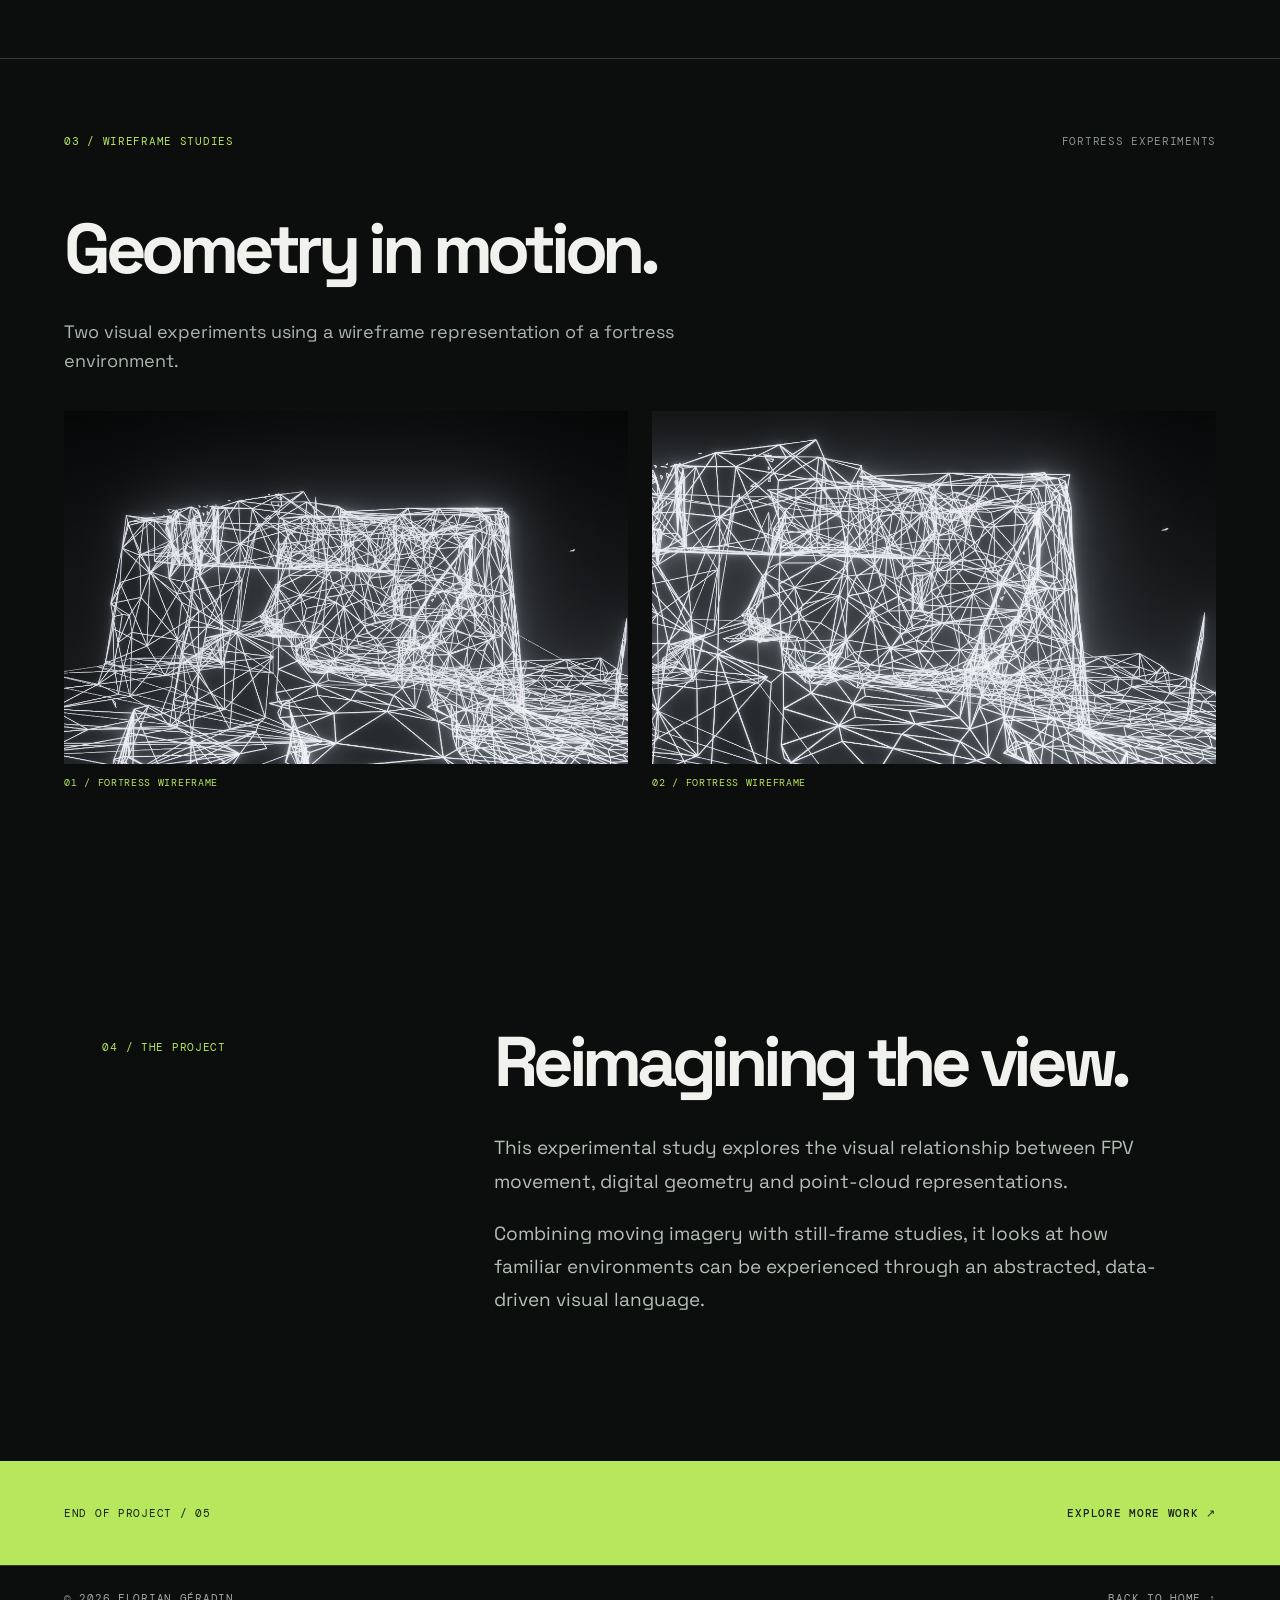
==== commit ac24b046: "Set FPV film portrait and add Peugeot Mill case study" ====
--- a/projects/fpv-pointcloud.html
+++ b/projects/fpv-pointcloud.html
@@ -1 +1 @@
-<!doctype html><html lang="en"><head><meta charset="utf-8"><meta name="viewport" content="width=device-width,initial-scale=1"><meta name="theme-color" content="#0c0e0d"><meta name="description" content="FPV / Point Cloud — an experimental visual study combining aerial motion and 3D point-cloud imagery by Florian Géradin."><title>FPV / Point Cloud — Florian Géradin</title><link rel="stylesheet" href="../css/style.css"></head><body><header class="site-header"><a class="brand" href="../index.html" aria-label="Back to homepage">FG<span>.</span><small>/ VISUAL PRACTICE</small></a><nav aria-label="Main navigation"><a href="../index.html#work">WORK</a><a href="../index.html#approach">APPROACH</a><a href="../index.html#about">ABOUT</a><a href="mailto:contact@floriangeradin.fr">CONTACT ↗</a></nav><button class="menu-toggle" aria-label="Toggle navigation" aria-expanded="false">MENU +</button></header><main><section class="case-intro"><a class="back-link" href="../index.html#work">← ALL PROJECTS</a><div class="case-overline"><span>05 / CASE STUDY</span><span>FPV · POINT CLOUD · EXPERIMENTAL VISUALS</span></div><h1>FPV /<br><em>POINT CLOUD.</em></h1><div class="case-summary"><p>An experiment in motion, perspective and digital space — exploring point-cloud imagery through an FPV-inspired visual language.</p><span>MOTION / DIGITAL EXPERIMENTATION</span></div></section><section class="case-media"><div class="case-section-title"><span>01 / FILM</span><span>FPV / POINT CLOUD</span></div><h2>Moving through digital space.</h2><p class="case-muted">A motion study bringing together FPV perspectives and point-cloud visuals.</p><div class="embed-shell video-shell"><div class="embed-placeholder embed-preview"><img class="embed-preview-image" src="https://i.ytimg.com/vi/W-QCjf7W8SA/hqdefault.jpg" alt="" aria-hidden="true"><span>FPV / POINT CLOUD — FILM</span><button class="load-embed" type="button" data-embed="youtube" data-src="https://www.youtube-nocookie.com/embed/W-QCjf7W8SA" data-title="FPV / Point Cloud film">PLAY VIDEO ↗</button><small>External content hosted by YouTube</small></div></div></section><section class="case-media"><div class="case-section-title"><span>02 / POINT-CLOUD STUDIES</span><span>FOUR FRAMES</span></div><h2>Space, as points.</h2><p class="case-muted">Selected stills highlighting the visual structure of the point-cloud environment.</p><div class="fpv-study-grid"><figure><img loading="lazy" src="../assets/images/fpv-pointcloud/FPV%20-%20pointcloud%20screenshot%201.jpg" alt="Point-cloud study 1"><figcaption>01 / POINT-CLOUD STUDY</figcaption></figure><figure><img loading="lazy" src="../assets/images/fpv-pointcloud/FPV%20-%20pointcloud%20screenshot%202.jpg" alt="Point-cloud study 2"><figcaption>02 / POINT-CLOUD STUDY</figcaption></figure><figure><img loading="lazy" src="../assets/images/fpv-pointcloud/FPV%20-%20pointcloud%20screenshot%203.jpg" alt="Point-cloud study 3"><figcaption>03 / POINT-CLOUD STUDY</figcaption></figure><figure><img loading="lazy" src="../assets/images/fpv-pointcloud/FPV%20-%20pointcloud%20screenshot%204.jpg" alt="Point-cloud study 4"><figcaption>04 / POINT-CLOUD STUDY</figcaption></figure></div></section><section class="case-media"><div class="case-section-title"><span>03 / WIREFRAME STUDIES</span><span>FORTRESS EXPERIMENTS</span></div><h2>Geometry in motion.</h2><p class="case-muted">Two visual experiments using a wireframe representation of a fortress environment.</p><div class="fpv-study-grid"><figure><img loading="lazy" src="../assets/images/fpv-pointcloud/FPV%20-%20test%20wireframe%20fortress%201.jpg" alt="Fortress wireframe 1"><figcaption>01 / FORTRESS WIREFRAME</figcaption></figure><figure><img loading="lazy" src="../assets/images/fpv-pointcloud/FPV%20-%20test%20wireframe%20fortress%202.jpg" alt="Fortress wireframe 2"><figcaption>02 / FORTRESS WIREFRAME</figcaption></figure></div></section><section class="case-text"><div class="case-label">04 / THE PROJECT</div><div><h2>Reimagining the view.</h2><p>This experimental study explores the visual relationship between FPV movement, digital geometry and point-cloud representations.</p><p>Combining moving imagery with still-frame studies, it looks at how familiar environments can be experienced through an abstracted, data-driven visual language.</p></div></section><section class="case-end"><span>END OF PROJECT / 05</span><a href="../index.html#work">EXPLORE MORE WORK ↗</a></section></main><footer><span>© <span id="year">2026</span> FLORIAN GÉRADIN</span><a href="../index.html">BACK TO HOME ↑</a></footer><script src="../js/main.js"></script><script src="../js/embeds.js"></script></body></html>+<!doctype html><html lang="en"><head><meta charset="utf-8"><meta name="viewport" content="width=device-width,initial-scale=1"><meta name="theme-color" content="#0c0e0d"><meta name="description" content="FPV / Point Cloud — an experimental visual study combining aerial motion and 3D point-cloud imagery by Florian Géradin."><title>FPV / Point Cloud — Florian Géradin</title><link rel="stylesheet" href="../css/style.css"></head><body><header class="site-header"><a class="brand" href="../index.html" aria-label="Back to homepage">FG<span>.</span><small>/ VISUAL PRACTICE</small></a><nav aria-label="Main navigation"><a href="../index.html#work">WORK</a><a href="../index.html#approach">APPROACH</a><a href="../index.html#about">ABOUT</a><a href="mailto:contact@floriangeradin.fr">CONTACT ↗</a></nav><button class="menu-toggle" aria-label="Toggle navigation" aria-expanded="false">MENU +</button></header><main><section class="case-intro"><a class="back-link" href="../index.html#work">← ALL PROJECTS</a><div class="case-overline"><span>05 / CASE STUDY</span><span>FPV · POINT CLOUD · EXPERIMENTAL VISUALS</span></div><h1>FPV /<br><em>POINT CLOUD.</em></h1><div class="case-summary"><p>An experiment in motion, perspective and digital space — exploring point-cloud imagery through an FPV-inspired visual language.</p><span>MOTION / DIGITAL EXPERIMENTATION</span></div></section><section class="case-media"><div class="case-section-title"><span>01 / FILM</span><span>FPV / POINT CLOUD</span></div><h2>Moving through digital space.</h2><p class="case-muted">A motion study bringing together FPV perspectives and point-cloud visuals.</p><div class="embed-shell video-shell video-shell-portrait"><div class="embed-placeholder embed-preview"><img class="embed-preview-image" src="https://i.ytimg.com/vi/W-QCjf7W8SA/hqdefault.jpg" alt="" aria-hidden="true"><span>FPV / POINT CLOUD — FILM</span><button class="load-embed" type="button" data-embed="youtube" data-src="https://www.youtube-nocookie.com/embed/W-QCjf7W8SA" data-title="FPV / Point Cloud film">PLAY VIDEO ↗</button><small>External content hosted by YouTube</small></div></div></section><section class="case-media"><div class="case-section-title"><span>02 / POINT-CLOUD STUDIES</span><span>FOUR FRAMES</span></div><h2>Space, as points.</h2><p class="case-muted">Selected stills highlighting the visual structure of the point-cloud environment.</p><div class="fpv-study-grid"><figure><img loading="lazy" src="../assets/images/fpv-pointcloud/FPV%20-%20pointcloud%20screenshot%201.jpg" alt="Point-cloud study 1"><figcaption>01 / POINT-CLOUD STUDY</figcaption></figure><figure><img loading="lazy" src="../assets/images/fpv-pointcloud/FPV%20-%20pointcloud%20screenshot%202.jpg" alt="Point-cloud study 2"><figcaption>02 / POINT-CLOUD STUDY</figcaption></figure><figure><img loading="lazy" src="../assets/images/fpv-pointcloud/FPV%20-%20pointcloud%20screenshot%203.jpg" alt="Point-cloud study 3"><figcaption>03 / POINT-CLOUD STUDY</figcaption></figure><figure><img loading="lazy" src="../assets/images/fpv-pointcloud/FPV%20-%20pointcloud%20screenshot%204.jpg" alt="Point-cloud study 4"><figcaption>04 / POINT-CLOUD STUDY</figcaption></figure></div></section><section class="case-media"><div class="case-section-title"><span>03 / WIREFRAME STUDIES</span><span>FORTRESS EXPERIMENTS</span></div><h2>Geometry in motion.</h2><p class="case-muted">Two visual experiments using a wireframe representation of a fortress environment.</p><div class="fpv-study-grid"><figure><img loading="lazy" src="../assets/images/fpv-pointcloud/FPV%20-%20test%20wireframe%20fortress%201.jpg" alt="Fortress wireframe 1"><figcaption>01 / FORTRESS WIREFRAME</figcaption></figure><figure><img loading="lazy" src="../assets/images/fpv-pointcloud/FPV%20-%20test%20wireframe%20fortress%202.jpg" alt="Fortress wireframe 2"><figcaption>02 / FORTRESS WIREFRAME</figcaption></figure></div></section><section class="case-text"><div class="case-label">04 / THE PROJECT</div><div><h2>Reimagining the view.</h2><p>This experimental study explores the visual relationship between FPV movement, digital geometry and point-cloud representations.</p><p>Combining moving imagery with still-frame studies, it looks at how familiar environments can be experienced through an abstracted, data-driven visual language.</p></div></section><section class="case-end"><span>END OF PROJECT / 05</span><a href="../index.html#work">EXPLORE MORE WORK ↗</a></section></main><footer><span>© <span id="year">2026</span> FLORIAN GÉRADIN</span><a href="../index.html">BACK TO HOME ↑</a></footer><script src="../js/main.js"></script><script src="../js/embeds.js"></script></body></html>
--- a/css/style.css
+++ b/css/style.css
@@ -28,3 +28,6 @@
 
 /* Etex Promat technical visualization gallery */
 .etex-gallery figure{margin:0;min-width:0}.etex-gallery img{display:block;width:100%;height:auto;background:#1c221e}.etex-gallery figcaption{font:10px 'DM Mono',monospace;letter-spacing:.07em;color:var(--acid);padding:12px 0 0}.etex-overview{margin-bottom:28px!important}.etex-details{display:grid;grid-template-columns:repeat(3,minmax(0,1fr));gap:20px}.etex-details img{aspect-ratio:4/3;object-fit:contain;background:#161a18}@media(max-width:760px){.etex-overview{margin-bottom:18px!important}.etex-details{grid-template-columns:1fr;gap:24px}.etex-details img{aspect-ratio:auto}}
+
+/* FPV / Point Cloud case-study stills */
+.fpv-study-grid{display:grid;grid-template-columns:repeat(2,minmax(0,1fr));gap:24px}.fpv-study-grid figure{margin:0;min-width:0}.fpv-study-grid img{display:block;width:100%;aspect-ratio:16/10;object-fit:cover;background:#1c221e}.fpv-study-grid figcaption{font:10px "DM Mono",monospace;letter-spacing:.07em;color:var(--acid);padding:12px 0}@media(max-width:760px){.fpv-study-grid{grid-template-columns:1fr;gap:20px}}
